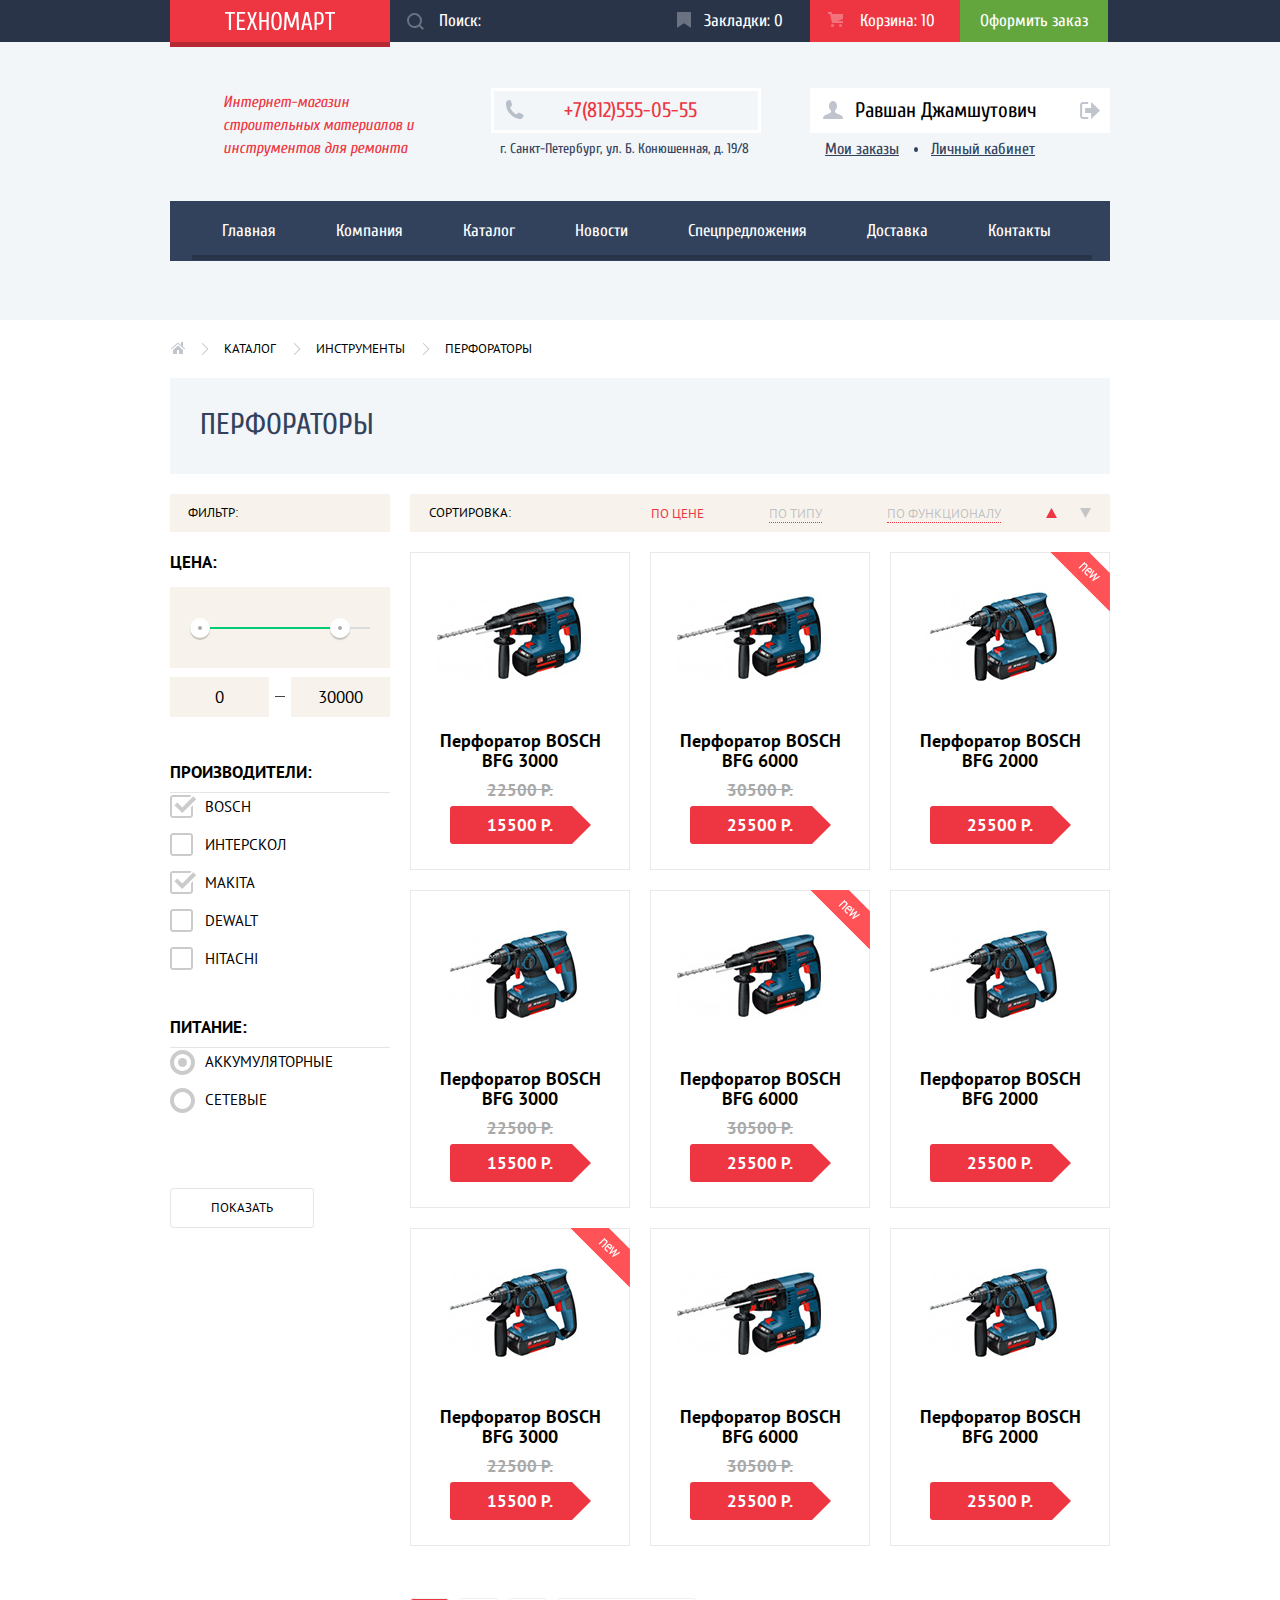
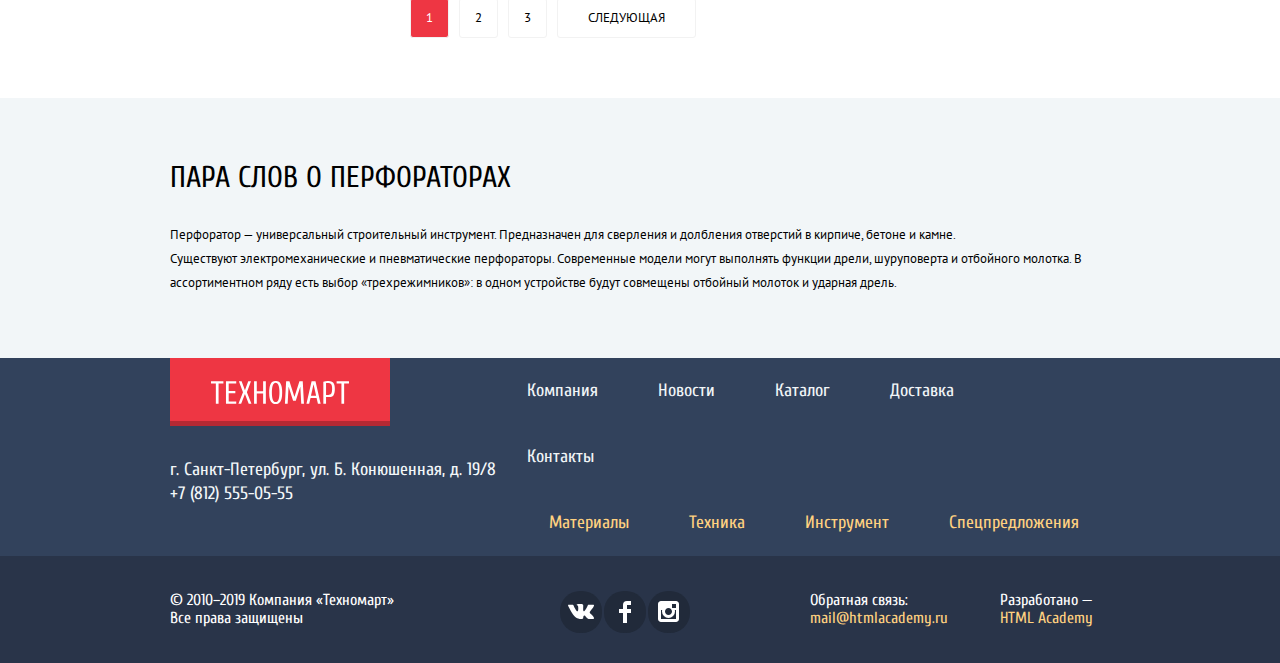
==== catalog.html @ ca548c28 "Update catalog.html" ====
<!DOCTYPE html>
<html lang="ru">
  <head>
    <meta charset="utf-8">
    <title>Техномарт</title>
    <link href="https://fonts.googleapis.com/css?family=PT+Sans:400,700,700i&display=swap&subset=cyrillic" rel="stylesheet">
    <link href="https://fonts.googleapis.com/css?family=Cuprum:400,400i,700,700i&display=swap&subset=cyrillic" rel="stylesheet">
    <link rel="stylesheet" href="css/normalize.css">
    <link rel="stylesheet" href="css/style.css">
  </head>
  <body>
    <header class="main-header">
      <div class="index-header">
        <div class="container">
          <a href="index.html" class="main-header-logo">
            <img src="img/logo.svg" alt="Логотип Техномарт" width="110" height="20">
          </a>
          <div class="menu">
            <form action="https://echo.htmlacademy.ru" method="get">
              <label class="search">
                <input class="header-search" type="search" name="search" aria-label="Поиск" placeholder="Поиск:">
                <svg xmlns="http://www.w3.org/2000/svg" width="17" height="17" viewBox="0 0 17 17">
                  <path fill="#231F20" d="M17 15.586l-3.542-3.542A7.465 7.465 0 0 0 15 7.5 7.5 7.5 0 1 0 7.5 15c1.71 0 3.282-.579 4.544-1.542L15.586 17 17 15.586zM2 7.5C2 4.467 4.467 2 7.5 2 10.532 2 13 4.467 13 7.5c0 3.032-2.468 5.5-5.5 5.5A5.506 5.506 0 0 1 2 7.5z"/>
                </svg>
              </label>
            </form>
            <span class="bookmarks"><a href="bookmarks.html">Закладки: 0</a></span>
            <span class="basket active-cart"><a href="basket.html">Корзина: 10</a></span>
            <span class="checkout"><a href="checkout.html">Оформить заказ</a></span>            
          </div>
        </div>  
      </div>
        <div class="header-down container">
          <div class="header-info">
            <h1 class="about-company-h1">
              Интернет-магазин
                строительных материалов
                и инструментов для ремонта
            </h1>
            <div class="info-contats">
              <span class="phone"><a href="tel:+78125550555">+7(812)555-05-55</a></span>
              <address class="address-small">г. Санкт-Петербург, ул. Б. Конюшенная, д. 19/8</address>
            </div>
            <div class="account">
              <div class="bg-for-name">
                <a href="login.html" class="login">Равшан Джамшутович</a>
                <a href="deauthorization.html" class="deauthorization">
                  <svg xmlns="http://www.w3.org/2000/svg" width="21" height="17" viewBox="0 0 21 17">
                    <g fill="#32425C">
                      <path d="M21 8.5L12.125 0v6h-6v5h6v6z"/>
                      <path d="M3.106 13.952V3.048c.018-.376.171-1.057 1.01-1.057h5.027V0H4.116C1.938 0 1.112 1.81 1.087 3.027v10.946C1.112 15.189 1.938 17 4.116 17h5.027v-1.99H4.116c-.839 0-.992-.683-1.01-1.058z"/>
                    </g>
                  </svg>
                </a>
              </div> 
              <ul>
                <li class="my-orders"><a href="my-orders.html" >Мои заказы</a></li>
                <li class="personal-area"><a href="personal-area.html">Личный кабинет</a></li>
              </ul> 
            </div> 
          </div>
          <nav class="main-nav">
            <ul>
              <li><a href="index.html">Главная</a></li>
              <li><a href="company.html">Компания</a></li>
              <li><a href="catalog.html">Каталог</a></li>
              <li><a href="news.html">Новости</a></li>
              <li><a href="special-offers.html">Спецпредложения</a></li>
              <li><a href="delivery.html">Доставка</a></li>
              <li><a href="contants.html">Контакты</a></li>  
            </ul>
          </nav>
        </div>
    </header>
    <main class="main-main">
      <div class="container">
        <ul class="breadcrumbs">
          <li class="icon-home"><a href="index.html"><span>Главная</span></a></li>
          <li><a href=#>Каталог</a></li>
          <li><a href=#>Инструменты</a></li>
          <li><a class="breadcrumbs-current">Перфораторы</a></li>
        </ul>
        <h2 class="catalog">Перфораторы</h2>
        <div class="catalog-columns">        
          <section class="filter">            
            <h3 class="filter-name">Фильтр:</h3>
            <form action="https://echo.htmlacademy.ru" method="get">
              <fieldset>
                <legend>Цена:</legend>
                <div class="range-controls">
                  <div class="scale">
                    <div class="bar"></div>
                  </div>
                  <div class="range-toggle range-toggle-min"></div>
                  <div class="range-toggle range-toggle-max"></div>
                </div>
                <div class="price-controls">
                  <input type="text" name="min-price" value="0">
                  <input type="text" name="max-price" value="30000">
                </div>
              </fieldset>
              <fieldset>
                <legend>Производители:</legend>
                <ul>
                  <li>
                    <label class="login-checkbox">
                      <input type="checkbox" name="bosch" class="visually-hidden" checked>
                      <span class="checkbox-indicator"></span>
                      Bosch
                    </label>
                  </li>                  
                  <li>
                    <label class="login-checkbox">
                      <input type="checkbox" name="interskoll" class="visually-hidden">
                      <span class="checkbox-indicator"></span>
                      Интерскол
                    </label>
                  </li>
                  <li>
                    <label class="login-checkbox">
                      <input type="checkbox" name="makita" class="visually-hidden" checked> 
                      <span class="checkbox-indicator"></span>
                      Makita
                    </label>
                  </li>
                  <li>
                    <label class="login-checkbox">
                      <input type="checkbox" name="dewalt" class="visually-hidden">
                      <span class="checkbox-indicator"></span>
                      DeWalt
                    </label>
                  </li>
                  <li>
                    <label class="login-checkbox">
                      <input type="checkbox" name="hitachi" class="visually-hidden">
                      <span class="checkbox-indicator"></span>
                      Hitachi
                    </label>
                  </li>
                </ul>
              </fieldset>
              <fieldset>
                <legend>Питание:</legend>
                <ul>
                  <li>
                    <label class="login-radio">
                      <input type="radio" name="product-group" class="visually-hidden radio-button" checked>
                      <span class="radio-indicator"></span>
                      <span class="type-battery">Аккумуляторные</span>
                    </label>
                  </li>
                  <li>
                    <label class="login-radio">
                      <input type="radio" name="product-group" class="visually-hidden radio-button">
                      <span class="radio-indicator"></span>
                      <span class="type-battery">Сетевые</span>
                    </label>
                  </li>
                </ul> 
              </fieldset>
              <button type="submit">Показать</button>
            </form>            
          </section>
          <section class="main-catalog-items">
            <h2 class="visually-hidden">Каталог товаров</h2>            
            <div class="bg-sorting">
              <h3>Сортировка:</h3>
              <ul class="sorting-items">
                <li class="candlelight-true"><a href=#>По цене</a></li>
                <li><a href=#>По типу</a></li>
                <li><a href=#>По функционалу</a></li>
              </ul>
              <ul class="sorting-items-price"> 
                <li class="sorting-items-price-active">
                  <a href="#">
                    <svg  xmlns="http://www.w3.org/2000/svg" width="11" height="10" viewBox="0 0 11 10">
                      <path fill="#231F20" d="M5.5 0L0 10h11z"></path>
                    </svg>                    
                  </a>
                </li>
                <li>
                  <a href="#">
                    <svg xmlns="http://www.w3.org/2000/svg" width="11" height="10" viewBox="0 0 11 10">
                      <path fill="#231F20" d="M5.5 10L0 0h11"></path>
                    </svg>
                  </a>
                </li>   
              </ul>
            </div>
            <ul class="catalog-items">
              <li class="catalog-item">
                <p class="catalog-item-image">
                  <img src="img/product-3.jpg" alt="Перфоратор BOSCH BFG 3000" width="218" height="170">              
                </p>
                <h3 class="catalog-item-title">Перфоратор BOSCH BFG 3000</h3>
                <p class="catalog-item-price">
                  <span class="del-price">22500 Р.</span>
                  <span class="stock-item">15500 Р.</span>
                </p>
                <div class="buy-in-cart">
                  <span class="buy"><a class="buy-in-cart-modal" href="buy.html">Купить</a></span>
                  <span class="in-cart"><a href="basket.html">В закладки</a></span>
                </div>              
              </li>
              <li class="catalog-item">
                <p class="catalog-item-image">
                  <img src="img/product-3.jpg" alt="Перфоратор BOSCH BFG 6000" width="218" height="170">              
                </p>
                <h3 class="catalog-item-title">Перфоратор BOSCH BFG 6000</h3>
                <p class="catalog-item-price">
                  <span class="del-price">30500 Р.</span>
                  <span class="stock-item">25500 Р.</span>
                </p>
                <div class="buy-in-cart">
                  <span class="buy"><a class="buy-in-cart-modal" href="buy.html">Купить</a></span>
                  <span class="in-cart"><a href="basket.html">В закладки</a></span>
                </div>
              </li>
              <li class="catalog-item new">
                <p class="catalog-item-image">
                  <a href="catalog-item.html">
                    <img src="img/product-4.jpg" alt="Перфоратор BOSCH BFG 2000" width="218" height="170">              
                  </a>
                </p>

                <h3 class="catalog-item-title">Перфоратор BOSCH BFG 2000</h3>
                <p class="catalog-item-price">
                  <span class="stock-item">25500 Р.</span>
                </p>                
                <div class="buy-in-cart">
                  <span class="buy"><a class="buy-in-cart-modal" href="buy.html">Купить</a></span>
                  <span class="in-cart"><a href="basket.html">В закладки</a></span>
                </div>  
              </li>
              <li class="catalog-item">
                <p class="catalog-item-image">
                  <img src="img/product-2.jpg" alt="Перфоратор BOSCH BFG 3000" width="218" height="170">              
                </p>
                <h3 class="catalog-item-title">Перфоратор BOSCH BFG 3000</h3>
                <p class="catalog-item-price">
                  <span class="del-price">22500 Р.</span>
                  <span class="stock-item">15500 Р.</span>
                </p>
                <div class="buy-in-cart">
                  <span class="buy"><a class="buy-in-cart-modal" href="buy.html">Купить</a></span>
                  <span class="in-cart"><a href="basket.html">В закладки</a></span>
                </div>
              </li>
              <li class="catalog-item new">
                <p class="catalog-item-image">
                  <a href="catalog-item.html">
                    <img src="img/product-3.jpg" alt="Перфоратор BOSCH BFG 6000" width="218" height="170">              
                  </a>
                </p>
                <h3 class="catalog-item-title">Перфоратор BOSCH BFG 6000</h3>
                <p class="catalog-item-price">
                  <span class="del-price">30500 Р.</span>
                  <span class="stock-item">25500 Р.</span>
                </p>
                <div class="buy-in-cart">
                  <span class="buy"><a class="buy-in-cart-modal" href="buy.html">Купить</a></span>
                  <span class="in-cart"><a href="basket.html">В закладки</a></span>
                </div>
              </li>
              <li class="catalog-item">
                <p class="catalog-item-image">
                  <a href="catalog-item.html">
                    <img src="img/product-4.jpg" alt="Перфоратор BOSCH BFG 2000" width="218" height="170">              
                  </a>
                </p>
                <h3 class="catalog-item-title">Перфоратор BOSCH BFG 2000</h3>
                <p class="catalog-item-price">
                  <span class="stock-item">25500 Р.</span>
                </p>
                <div class="buy-in-cart">
                  <span class="buy"><a class="buy-in-cart-modal" href="buy.html">Купить</a></span>
                  <span class="in-cart"><a href="basket.html">В закладки</a></span>
                </div>
              </li>
              <li class="catalog-item new">
                <p class="catalog-item-image">
                  <a href="catalog-item.html">
                    <img src="img/product-2.jpg" alt="Перфоратор BOSCH BFG 3000" width="218" height="170">              
                  </a>
                </p>
                <h3 class="catalog-item-title">Перфоратор BOSCH BFG 3000</h3>
                <p class="catalog-item-price">
                  <span class="del-price">22500 Р.</span>
                  <span class="stock-item">15500 Р.</span>
                </p>
                <div class="buy-in-cart">
                  <span class="buy"><a class="buy-in-cart-modal" href="buy.html">Купить</a></span>
                  <span class="in-cart"><a href="basket.html">В закладки</a></span>
                </div>
              </li>
              <li class="catalog-item">
                <p class="catalog-item-image">
                  <a href="catalog-item.html">
                    <img src="img/product-3.jpg" alt="Перфоратор BOSCH BFG 6000" width="218" height="170">              
                  </a>
                </p>
                <h3 class="catalog-item-title">Перфоратор BOSCH BFG 6000</h3>
                <p class="catalog-item-price">
                  <span class="del-price">30500 Р.</span>
                  <span class="stock-item">25500 Р.</span>
                </p>
                <div class="buy-in-cart">
                  <span class="buy"><a class="buy-in-cart-modal" href="buy.html">Купить</a></span>
                  <span class="in-cart"><a href="basket.html">В закладки</a></span>
                </div>
              </li>
              <li class="catalog-item">
                <p class="catalog-item-image">
                  <a href="catalog-item.html">
                    <img src="img/product-4.jpg" alt="Перфоратор BOSCH BFG 2000" width="218" height="170">              
                  </a>
                </p>
                <h3 class="catalog-item-title">Перфоратор BOSCH BFG 2000</h3>
                <p class="catalog-item-price">
                  <span class="stock-item">25500 Р.</span>
                </p>
                <div class="buy-in-cart">
                  <span class="buy"><a class="buy-in-cart-modal" href="buy.html">Купить</a></span>
                  <span class="in-cart"><a href="basket.html">В закладки</a></span>
                </div>
              </li>
            </ul>
            <ul class="pagination-list">
              <li class="pagination-item pagination-item-current"><a>1</a></li>
              <li class="pagination-item"><a href="#">2</a></li>
              <li class="pagination-item"><a href="#">3</a></li>
              <li class="pagination-item"><a href="#">Следующая</a></li>
            </ul>         
          </section> 
        </div>
      </div> 
      <article class="about-perforators">
        <div class="container">
          <h2>Пара слов о Перфораторах</h2>
          <p>Перфоратор — универсальный строительный инструмент. 
            Предназначен для сверления и долбления отверстий в кирпиче, бетоне и камне.<br>
            Существуют электромеханические и пневматические перфораторы. 
            Современные модели могут выполнять функции дрели, шуруповерта и отбойного молотка. 
            В ассортиментном ряду есть выбор «трехрежимников»: 
            в одном устройстве будут совмещены отбойный молоток и ударная дрель.
          </p>
        </div>
      </article>
    </main>                                                                                                   
    <footer class="main-footer">
      <div class="top-footer">
        <div class="container">
          <div class="contants-info">  
            <a href="index.html" class="footer-logo">
              <img src="img/logo.svg" width="138" height="23" alt="Логотип Техномарт">
            </a>
            <div class="footer-info-contats">
              <address>г. Санкт-Петербург, ул. Б. Конюшенная, д. 19/8</address>
              <span><a href="tel:+78125550555">+7 (812) 555-05-55</a></span>                  
            </div>
            </div>
          <div class="footer-nav">
            <ul class="footer-nav-top">
              <li><a href="company.html">Компания</a></li>
              <li><a href="news.html">Новости</a></li> 
              <li><a>Каталог</a></li>
              <li><a href="delivery.html">Доставка</a></li>
              <li><a href="contants.html">Контакты</a></li>
            </ul>
            <ul class="footer-nav-bottom">
              <li><a href="catalog-material.html">Материалы</a></li> 
              <li><a href="catalog-equipment.html">Техника</a></li>
              <li><a href="catalog-tool.html">Инструмент</a></li>
              <li><a href="special-offers.html">Спецпредложения</a></li>
            </ul>
          </div>
        </div>  
      </div>
        <div class="footer-down">
          <div class="container">          
            <div class="company-yer" >
              <span>© 2010–2019 Компания «Техномарт»</span>
              <span>Все права защищены</span>            
            </div>
            <ul class="footer-social">
              <li><a class="social-button social-button-vk" href="vk.com"><span class="visually-hidden">Вконтакте</span></a></li>
              <li><a class="social-button social-button-fb" href="facebook.com"><span class="visually-hidden">Фейсбук</span></a></li>
              <li><a class="social-button social-button-insta" href="instagram.com"><span class="visually-hidden">Инстаграм</span></a></li>
            </ul>
            <div class="footer-connection">
              <span>Обратная связь:</span>
              <a href="mail@htmlacademy.ru">mail@htmlacademy.ru</a>            
            </div>
            <div class="footer-copyright">
              <span>Разработано —</span>
              <a href="https://htmlacademy.ru/intensive/htmlcss">HTML Academy</a>
            </div>
          </div>
        </div>   
    </footer>
    <div class="modal menu-item-added-to-cart">
      <div class="container-modal">
        <span class="item-added-to-cart">Товар добавлен в корзину!</span>
      </div>
      <div class="bg-button">
        <a href="Checkout.html">Оформить заказ</a>
        <button type="button" class="continue-shopping">Продолжить покупки</button>
      </div>
      <button type="button" class="leave" aria-label="Закрыть"><span class="visually-hidden">Закрыть форму</span></button>
    </div>
    <script src="js/script.js"></script>
  </body>        
</html>
---- css/style.css ----
body {
    font-family: "Cuprum", Arial, sans-serif;
    font-size: 17px;
    line-height: 18px;
    font-weight: 400;
    color: #fff;

    background-color: #fff;
  }
  html { 
    -webkit-box-sizing: border-box; 
            box-sizing: border-box; 
  }
  a {
    text-decoration: none;
  } 
  img {
    max-width: 100%;
    height: auto;
  }
  .visually-hidden:not(:focus):not(:active),
  input[type="checkbox"].visually-hidden,
  input[type="radio"].visually-hidden {
    position: absolute;

    width: 1px;
    height: 1px;
    margin: -1px;
    border: 0;
    padding: 0;

    white-space: nowrap;

    -webkit-clip-path: inset(100%);

            clip-path: inset(100%);
    clip: rect(0 0 0 0);
    overflow: hidden;
  }
  .container {
    width: 940px;
    margin: 0 auto;
    padding: 0 10px; 
  }
  .index-header {
    background-color: #293449;
  }
  .main-header {
    margin-top: 0;
    background-color: #f2f6f8;  
    min-height: 320px;
  }  
  .index-header .container {
    display: -webkit-box;
    display: -ms-flexbox;
    display: flex;
    min-height: 42px;
    margin-bottom: 46px; 
  }
  .logo {
    background-color: #ee3643;
    text-align: center;
  }
  .logo:hover {
    background-color: #ca2c37;
  }
  .logo:focus {
    background-color: #ca2c37;  
  }
  .logo:active {
    background-color: #ba2732;
  }
  .search {
    position: relative;
  }
  .search svg {
    position: absolute;
    opacity: 0.3;
    top: 2px;
    left: 17px;
  }
  .search path {
    fill: #fff;
  }
  .search:hover {
    background-color: #212a3a;
    opacity: 1;
  }
  /* Сверху костыль) */
  .header-search {
    padding: 0;
    border: none;
    background-color: #293449;
    color: #fff;
    width: 270px;
    min-height: 42px;
    padding-left: 49px;
    -webkit-box-sizing: border-box;
            box-sizing: border-box;
  }
  .header-search::-webkit-input-placeholder {
    color: #fff;
  }
  .header-search:-ms-input-placeholder { 
    color: #fff; 
  }
  .header-search::-ms-input-placeholder { 
    color: #fff; 
  }
  .header-search::placeholder {
    color: #fff;
  } 
  .header-search:hover + svg path {
    fill: #fff;
  }
  .search:hover + svg {
    opacity: 1;
  }
  .header-search:focus + svg path {
    fill: #ee3643;
  }
  .header-search:focus + svg {
  opacity: 1;
    }
  .header-search:hover {
    background-color: #212a3a;
  }
  .header-search:focus {
    background-color: #fff;
    color: #000;
    border: none;
  }
  .main-header a {
    color: #fff;  
  }
  .main-header-logo {
    display: -webkit-box;
    display: -ms-flexbox;
    display: flex;
    width: 220px;
    height: 42px;

    background-color: #ee3643;
    -webkit-box-shadow: 0 5px 0 0 #b52933;
            box-shadow: 0 5px 0 0 #b52933;    
  }
  .main-header-logo:hover {
    background-color: #ca2c37; 
    box-shadow: 0 5px 0 0 #9a212a;    
  }
  .main-header-logo:active,
  .main-header-logo:focus  {
    background-color: #ba2732; 
    box-shadow: 0 5px 0 0 #8e1e26;
  }
  .main-header img {
    margin: auto;
    width: 110px;
    height: 20px;
  }
  .bookmarks {
    width: 150px;
  }
  .bookmarks a {  
    position: relative;

    display: block;
    padding-left: 44px; 
    padding-top: 12px;
    padding-bottom: 12px;
  }  
  .bookmarks a::before {
    content: "";

    position: absolute;
    top: 12px;
    left: 17px;

    width: 14px;
    height: 16px;    

    background-image: url("../img/icon-bookmark.svg");
    opacity: 0.3;
  }
  .bookmarks a:hover {
    background-color: #212a3a;
  }
  .bookmarks a:hover::before {
    opacity: 1;
  }
  .bookmarks a:focus {
    background-color: #161d29;
    color: rgba(255, 255, 255, 0.6);
  }
  .bookmarks a:focus::before {
    opacity: 0.5;
  }
  .bookmarks a:active {
    background-color: #161d29;
  }
  .basket {
    width: 150px;
  }
  .basket a {
    position: relative;

    display: block;
    padding-left: 50px; 
    padding-top: 12px;
    padding-bottom: 12px;
  }
  .basket a::before {
    content: "";

    position: absolute;
    top: 12px;
    left: 18px;

    width: 15px;
    height: 15px;    

    background-image: url("../img/cart-icon.svg");
    opacity: 0.3;
  }
  .basket a:hover {
    background-color: #212a3a;
  }
  .basket a:hover::before {
    opacity: 1;
  }
  .basket a:focus {
    background-color: #161d29;
    color: rgba(255, 255, 255, 0.6);
  }
  .basket a:focus::before {
    opacity: 0.5;
  }
  .active-cart {
    background-color: #ee3643;
  }
  .active-cart a:hover {
    background-color: #ee3643;
  }
  .checkout a {
    display: block;
    padding: 12px 20px;

    background-color: #63a63e;
  }
  .checkout a:hover {
    background-color: #5fbb2d;
  }
  .checkout a:focus {
    background-color: #518534;
    color: rgba(255, 255, 255, 0.5);
  }
  .header-info {
    display: -webkit-box;
    display: -ms-flexbox;
    display: flex;     
    width: 940px;
    min-height: 70px;   
  }
  .about-company-h1 {
    width: 198px;
    /* min-height: 70px;   */
    margin: 0;
    margin-right: 70px; 
    margin-top: 3px;
    padding-left: 53px;
      
    font-weight: 400;
    color: #ee3643;
    font-style: italic;
    font-size: 16px;
    line-height: 23px;
  }   
  .phone {
    padding-top: 9px;
    padding-bottom: 9px;
    /* padding-right: 50px; */
    padding-left: 70px;
    border: 3px solid #fff;
    display: block;
    /*  */
  }
  .phone a {
    font-size: 21px; 
    color: #ee3643;
    line-height: 21px;
    position: relative;
  }
  .phone a::before {
    content: "";
    background-image: url("../img/icon-phone.svg");
    width: 19px;
    height: 19px;
    position: absolute;
    left: -59px;
  }
  .address-small {
    padding-left: 9px;
    margin-top: 4px;

    font-style: normal;
    font-size: 14px;
    line-height: 24px;
    color: #32425c;
  }
  .info-contats {
    width: 270px;
  }
  .account {
    position: relative;

    margin-left: auto;
  }
  .bg-for-name {
    display: flex;
    justify-content: space-between;     
    width: 300px;     
    
    background-color: #fff;  
  }
  .header-down .login {
    position: relative;

    display: block;
    max-width: 220px;
    padding-top: 12px;
    padding-bottom: 12px;   
    padding-left: 45px;    
    padding-right: 14px;

    font-size: 21px;
    line-height: 21px;
    color: #000;
  }
  .header-down .login::before {
    content: "";

    position: absolute;
    top: 13px;
    left: 13px;

    width: 20px;
    height: 18px;    

    background-image: url("../img/icon-user.svg");
    opacity: 0.3;
  }
  .header-down .login:hover::before {
    opacity: 1;
  }
  .header-down .login:focus::before {
    opacity: 0.3;
  }
  .account .deauthorization {
    position: relative;

    width: 40px;

    opacity: 0.3;
  }
  .deauthorization svg {
    position: absolute;
    top: 14px;
    right: 10px;
  }
  .deauthorization:hover {
    opacity: 1;
  }
  .deauthorization:focus {
    opacity: 0.3;
  }
  .account ul {
    display: -webkit-box;
    display: -ms-flexbox;
    display: flex;
    margin: 0;
    padding: 0;
    padding-top: 7px;
  }
  .my-orders a {
    position: relative;

    margin-left: 15px;
    margin-right: 32px;

    font-size: 16px;
    text-decoration: underline;
    color: #32425c;
  } 
  .my-orders::after {
    content: "";

    position: absolute;
    top: 7px;
    right: 13px;

    width: 4px;
    height: 5px;    

    background-color: #32425c;
    border-radius: 50%;
  }
  .my-orders a:hover {
    color: #ee3643;
  } 
  .my-orders a:focus {
    color: rgba(50, 66, 92, 0.3);
  } 
  .personal-area a {
    color: #32425c;
    font-size: 16px;
    text-decoration: underline;
  } 
  .personal-area a:hover {
    color: #ee3643;
  } 
  .personal-area a:focus {
    color: rgba(50, 66, 92, 0.3);
  } 
  .header-down li {
    list-style: none;
    position: relative;
  }
  .join-reg a {
    font-size: 21px;
    color: #000;
    background-color: #fff;
  }
  .join a {
    margin-right: 10px;
    display: block;
    padding-left: 47px;
    padding-top: 12px;
    padding-bottom: 12px;
    padding-right: 25px;
    line-height: 21px;
  }
  .button-join::before {
    content: "";

    position: absolute;
    left: 14px;
    top: 13px;

    width: 20px;
    height: 17px;

    opacity: 0.3;    
    background-image: url("../img/icon-login.svg");
  }
  .button-join:hover::before {
    opacity: 1;
  }
  .button-join:focus,
  .button-join:active {
    color: #c5c5c5;
  }
  .register {
    max-width: 150px;
  }
  .register a {
    display: block; 
    padding-left: 25px;
    padding-top: 12px;
    padding-bottom: 12px;
    padding-right: 25px; 
    line-height: 21px;  
  }
  .register a:focus,
  .register a:active {
    color: #c5c5c5;
  }
  .join-reg {    
    display: -webkit-box;    
    display: -ms-flexbox;    
    display: flex;
    max-width: 300px;
    min-height: 45px; 
    padding: 0;
    margin: 0;
    margin-left: auto;  
  }
  .join-reg a:hover {
    color: #ee3643;
  }
  .main-nav {
    min-height: 60px;  
    padding-left: 22px;
    padding-right: 22px;
    margin-top: 40px;  

    background-color: #32425c;
  }
  .main-nav ul {
    margin: 0;
    padding: 0;
    display: -webkit-box;
    display: -ms-flexbox;
    display: flex;
    -ms-flex-wrap: wrap;
        flex-wrap: wrap;
    background-color: #32425c;
    -webkit-box-shadow: inset 0px -5px 0 0 #293449;
            box-shadow: inset 0px -5px 0 0 #293449;

    width: 900px;

  }
  .main-nav li:first-child::before {
    background-color: red;
    width: 11px;
    margin-left: -11px;
  }
  .main-nav a {
    display: block;
    padding: 21px 30px;

    line-height: 17px;
  }
  .main-nav a:hover {
    background-color:#293449;
  }
  .main-nav a:focus {
    background-color:#1d2739;
  }
  .card {
    position: relative;

    width: 300px;
    height: 123px; 
  }
  .card span {
    display: block;
    margin-left: 23px;
    margin-top: 20px;
        
    font-weight: bold;
    font-size: 24px;
    line-height: 30px;
  }
  .materials::before {
    content: "";

    position: absolute;
    right: 43px;
    top: 31px;

    width: 44px;
    height: 65px;

    background-image: url("../img/icon-1.svg");
  }
  .instruments::before {
    content: "";

    position: absolute;
    right: 28px;
    top: 33px;

    width: 75px;
    height: 61px;

    background-image: url("../img/icon-2.svg");
  }
  .equipment::before {
    content: "";

    position: absolute;
    right: 31px;
    top: 31px;

    width: 78px;
    height: 62px;

    background-image: url("../img/icon-3.svg");
  }
  .discount::before {
    content: "";

    position: absolute;
    right: 45px;
    top: 26px;

    width: 59px;
    height: 72px;

    background-image: url("../img/icon-4.svg");
  }
  .delivery::before {
    content: "";

    position: absolute;
    right: 31px;
    top: 32px;

    width: 78px;
    height: 63px;

    background-image: url("../img/icon-5.svg");
  }
  .card a {
    display: inline-block;
    width: 135px;  
    padding: 10px 0;
    margin-top: 13px;
    margin-left: 25px;

    vertical-align: middle;
    font-weight: 400;
    font-size: 14px;
    text-transform: uppercase;
    text-align: center;
    color: #fff;

    background-color: rgba(0, 0, 0, 0.1); 
    border-radius: 3px;
  }
  .card a:hover {
    background-color: rgba(0, 0, 0, 0.2);
  }
  .card a:focus {
    background-color: rgba(0, 0, 0, 0.3);
  }
  .materials {
    background-color: #ffbf47;
  }
  .instruments {
    background-color: #3bbce3;
  }
  .equipment {
    background-color: #dc91d8;
  }
  .slider {
    position: relative;
    width: 620px;
    margin-top: 20px;  
    min-height: 266px; 
  }
  .slider-controls {
    margin: 0;
    padding: 0;
  }
  .slider-controls li {
    position: absolute;
    bottom: 36px;

    width: 10px;
    height: 10px;

    list-style: none;
  }
  .slider-control {
    position: relative;

    display: block;
    width: 10px;
    height: 10px;
    padding: 0;
    margin: 0;

    border: none;
    background-color: transparent;  
  }
  .first-slider-control {
    left: 295px;
  }
  .second-slider-control {
    left: 315px;
  }
  .slider-controls .slider-control::before {
    content: "";

    position: absolute;
    top: 0;
    left: 0;

    width: 6px;
    height: 6px;

    background: #fff;
    border-radius: 50%;
    border: 2px solid #fff;
  }
  .slider-control-active::after {
    content: "";

    position: absolute;
    top: 2px;
    left: 2px;

    width: 6px;
    height: 6px;

    background: #ee3643;
    border-radius: 60%;
  }
  .icon-left {
    position: absolute;
    left: 25px;
    top: 114px;

    width: 22px;
    height: 40px;

    background: none;
    border: none;
    background-image: url("../img/icon-left.svg");
  }
  .icon-right {
    position: absolute;
    right: 20px;
    top: 114px;

    width: 22px;
    height: 40px;

    background: none;
    border: none;
    background-image: url("../img/icon-right.svg");
  }
  .slider-1 {
    background-color: #1a0f0d;
    background-image: url("../img/slider1.jpg");
    background-repeat: no-repeat;
    width: 620px;
    min-height: 266px;
    display: none;
  }
  .slider-2 {
    width: 620px;
    height: 266px;
    margin-top: 20px;

    background-color: #1a0f0d;
    background-image: url("../img/slider.jpg");
    background-repeat: no-repeat;
  }
  .slider span {
    display: block;
    margin-left: 24px;
    margin-top: 23px;

    font-size: 36px;
    line-height: 36px;
    font-weight: bold;
    text-transform: uppercase; 
  }
  .slider p {
    margin: 0;
    margin-top: 2px;
    margin-left: 25px;    

    font-size: 18px;
    line-height: 24px;
  }
  .slider a {
    position: absolute;
    bottom: 22px;
    left: 25px;

    padding-top: 10px;
    padding-bottom: 10px;
    padding-right: 45px;
    padding-left: 49px;

    font-size: 14px;
    line-height: 18px;
    color: #fff;
    text-transform: uppercase; 

    background-color: #ee3643;
    border-radius: 3px;
  }
  .slider a:hover {
    background-color: #ca2c37;
  }
  .slider a:focus {
    background-color: #ba2732; 
  }
  .discount {
    background-color: #8ed78f;
  }
  .delivery {
    background-color: #ffc047;
  }
  .buy a {
    position: relative;

    display: inline-block;  
    padding-top: 10px;
    padding-bottom: 10px;
    padding-left: 50px;
    padding-right: 45px;

    font-size: 14px; 
    line-height: 18px;
    color: #fff;
    vertical-align: middle;

    background-color: #63a63e;
    border-radius: 3px;
    -webkit-box-shadow: inset 0px -3px 0 0 #367315;
            box-shadow: inset 0px -3px 0 0 #367315;
  }
  .buy a::before {
    content: "";
    width: 15px;
    height: 15px;
    position: absolute;
    top: 12px;
    left: 11px;
    opacity: 0.3;

    background-image: url("../img/cart-icon.svg");
  }
  .buy a:hover {
    background-color: #5fbb2d;
  }
  .buy a:hover::before {
    opacity: 1; 
  }
  .buy a:focus {
    background-color: #518534;
  }
  .buy a:focus::before {
    opacity: 1; 
  }
  .in-cart a {  
    position: relative;
    
    display: inline-block;
    padding-top: 7px;
    padding-bottom: 7px;
    padding-left: 34px;
    padding-right: 30px;
    margin-top: 7px;

    vertical-align: middle;
    font-size: 14px; 
    line-height: 18px;
    color: #32425c;

    border: 3px solid #63a63e;
    border-radius: 3px;
  }
  .in-cart a:hover {
    border: 3px solid #32425c;
  }
  .in-cart a:focus {
    border: 3px solid #32425c;
    opacity: 0.3;
  }
  .catalog-item:hover .catalog-item-image {
    background-color: #fff;
    width: 218px;
    height: 170px;
  }
  .catalog-item:hover {
    -webkit-box-shadow: 0px 10px 25px 0 rgba(41, 52, 73, 0.5);
            box-shadow: 0px 10px 25px 0 rgba(41, 52, 73, 0.5);
  }
  .popular-manufacturers h2 {
    margin: 0;
    padding-left: 30px;

    font-size: 30px;
    line-height: 30px;
    font-weight: 400;
    text-transform: uppercase;  
    color: #32425c;
  }
  .popular-items .container {
    width: 940px;
    margin-bottom: 0;

    /* Временно для сетки */    
    min-height: 427px;       
  }
  .popular-items h2 {
    margin: 0;
    margin-left: 30px;

    font-size: 30px;
    line-height: 30px;
    font-weight: 400;
    text-transform: uppercase; 
    color: #32425c;
  }
  .bg-popular-items a {
    width: 253px;
    margin-left: auto;
    margin-right: 25px;
    padding: 10px 0;

    font-size: 14px;
    text-transform: uppercase;
    text-align: center;
    color: #fff;

    background-color: #ee3643;
    border-radius: 3px;
  }
  .bg-popular-items a:hover {
    background-color: #ca2c37;
  }
  .bg-popular-itemsr a:focus {
    background-color: #ba2732; 
  }
  .bg-popular-items {    
    display: -webkit-box;    
    display: -ms-flexbox;    
    display: flex;
    width: 940px;
    padding: 25px 0;
    margin-bottom: 20px;

    -webkit-box-align: center;

        -ms-flex-align: center;

            align-items: center;

    background-color: #f9f5f0;
  }
  .mini-catalog-item {
    display: -webkit-box;
    display: -ms-flexbox;
    display: flex;
    -ms-flex-wrap: wrap;
        flex-wrap: wrap;  
    width: 940px;
    min-height: 320px;    
    margin: 0;
    padding: 0;

    list-style: none;
  }
  .catalog-item-image {
    height: 170px; 
    margin: 0;
  }
  .catalog-item h3 {
    padding: 0 25px;
    margin: 0;
    margin-top: 8px;

    font-family: "PT Sans", Arial, sans-serif;
    font-weight: bold;
    font-size:  18px;
    line-height: 20px;
    color: #000;
  }
  .catalog-item-price {
    margin: 0;
    display: -webkit-box;
    display: -ms-flexbox;
    display: flex;
    -webkit-box-orient: vertical;
    -webkit-box-direction: normal;
        -ms-flex-direction: column;
            flex-direction: column;
    height: 100px;
  }
  .del-price {
    margin-top: 10px;

    font-family: "PT sans", Arial, sans-serif;    
    line-height: 18px;
    font-size: 17px;
    font-weight: bold;
    text-decoration: line-through;
    color: #a9a9a9;
  }  
  .stock-item {    
    position: relative;

    width: 80px;    
    padding: 10px 30px;
    margin-left: auto;
    margin-right: auto;
    margin-top: auto;    
    margin-bottom: 25px;


    font-family: "PT sans", Arial, sans-serif;    
    font-weight: bold;   
    text-align: center;
    color: #fff;

    background-color: #ee3643;    
    border-radius: 3px;
  }
  .stock-item:after {
    content: "";
    
    position: absolute;
    top: 0;
    right: -20px;
    
    width: 0;
    height: 0;
    
    border: 19.5px solid white;
    border-left-color: #ee3643;
  }
  .mini-catalog-manufactures li {
    margin-bottom: 20px;  

    border: 1px solid #eaeaea;
  }
  .mini-catalog-manufactures {
    display: -webkit-box;
    display: -ms-flexbox;
    display: flex;    
    width: 940px;    
    min-height: 310px; 
    -ms-flex-wrap: wrap; 
        flex-wrap: wrap;    
    -webkit-box-pack: justify;    
        -ms-flex-pack: justify;    
            justify-content: space-between;    
    margin: 0;
    padding: 0;

    list-style: none;
  }
  .popular-manufacturers .container {
    min-height: 420px;       
    margin-bottom: 85px;     
  }  
  .mini-catalog-manufactures a {
    display: inline-block;
    width: 220px;
    height: 145px;    
    
    vertical-align: middle;
  }
  .mini-catalog-manufactures img {
    position: relative;
    left: 50%;
    top: 50%;
    -webkit-transform: translateX(-50%) translateY(-50%);
    -ms-transform: translateX(-50%) translateY(-50%);
        transform: translateX(-50%) translateY(-50%);
  }
  .mini-catalog-manufactures a:hover  {
    -webkit-box-shadow: 0 10px 25px rgba(41, 52, 73, 0.5);
            box-shadow: 0 10px 25px rgba(41, 52, 73, 0.5);
  }
  .mini-catalog-manufactures a:focus  {
    opacity: 0.3;
    -webkit-box-shadow: 0 4px 10px rgba(41, 52, 73, 0.5);
            box-shadow: 0 4px 10px rgba(41, 52, 73, 0.5);
  }  
  .mini-catalog-manufactures li:nth-child(n+5) {
    margin-bottom: 0   
  }
  .catalog-service {
    background-color: #f5f8fa;
    margin-bottom: 75px; 
    padding-top: 1px;

  /* Временно для сетки */    
    min-height: 525px;   
  }
  .catalog-service h2 {
    margin: 0;
    margin-top: 65px;
    margin-bottom: 40px;
    padding-top: 1px;

    font-family: "Cuprum", Arial, sans-serif;
    font-size: 30px;
    line-height: 30px;
    font-weight: 400;
    text-transform: uppercase;
    color: #000;
  }
  .catalog-service p {
    max-width: 400px;
    margin: 0;
    margin-bottom: 65px;

    font-family: "PT Sans", Arial, sans-serif;  
    font-size: 13px;
    line-height: 24px;
    color: #000;
  }
  .information {
    display: -webkit-box;
    display: -ms-flexbox;
    display: flex;
  }
  .information p {
    margin-bottom: 25px;
  }
  .catalog-service ul {
    position: relative;

    width: 240px;
    min-height: 185px;
    margin: 0;
    margin-right: 80px;    
    padding: 0;
  }
  .catalog-service ul::after {  
    content: "";

    position: absolute;
    top: -46px;
    left: 230px;
    z-index: 10000;

    width: 10px;
    height: 279px;

    background-image: url("../img/shadow.png");
  }
  .catalog-service button[type="button"] {
    display: block;
    width: 240px;    
    margin: 0;
    padding: 11px 0 15px 23px;

    font-family: "Cuprum", Arial, sans-serif;
    font-size: 21px;
    line-height: 30px; 
    font-weight: bold;    
    text-align: left;
    color: #fff;

    background-color: #32425c;
    border: none;
    border-top: 1px solid #405069;
    border-bottom: 1px solid #293449;
  }
  .catalog-service button[type="button"]:hover {
    background-color: #293449;
  }
  .service-delivery {
    position: relative;
  }
  .service-warranty {
    position: relative;
  }
  .service-credit {
    position: relative;
  }
  .service-delivery p {
    max-width: 275px;
  }
  .service-warranty p {
    max-width: 380px;
  }
  .service-credit p {
    max-width: 280px;
  }
  .service-credit a {
    display: inline-block;
    padding: 10px 45px;

    vertical-align: middle;
    font-size: 14px;
    text-transform: uppercase;
    color: #fff;

    background-color: #ff5357;
    border-radius: 3px;
  }
  .service-credit a:hover {
    background-color: #ca2c37;
  }
  .catalog-service li {
    list-style: none;
  }
  .catalog-service h3 {
    margin: 0;
    margin-bottom: 32px;

    font-size: 36px;
    line-height: 36px;
    font-weight: 400;
    text-transform: uppercase; 
    color: #32425c;
  }
  .service-delivery::after {
    content: "";

    position: absolute;
    top: 15px;
    left: 150px;

    width: 468px;
    height: 261px;

    background-image: url("../img/service-delivery.png");
  }
  .service-warranty::after {
    content: "";

    position: absolute;
    top: -15px;
    left: 240px;

    width: 389px;
    height: 283px;

    background-image: url("../img/service-warranty.png");
  }
  .service-credit::after {
    content: "";

    position: absolute;
    top: -10px;
    left: 165px;   

    width: 465px;
    height: 285px;

    background-image: url("../img/service-credit.png");
  }
  .service {
    margin: 0;
    padding: 0;
      
    list-style: none;
  }
  .service-warranty {
    display: none;
  }
  .service-credit {
    display: none;
  }
  .middle-nav {
    margin-top: 60px;
  }
  .middle-nav li {
    list-style: none;
  }
  .middle-nav .container {
    width: 940px;
    display: -webkit-box;
    display: -ms-flexbox;
    display: flex;
    margin-bottom: 53px; 

  /* Временно для сетки */    
    min-height: 410px; 
  }
  .speaker-left {
    display: -webkit-box;
    display: -ms-flexbox;
    display: flex;
    margin-right: 20px;
    width: 620px;
    -ms-flex-wrap: wrap;
        flex-wrap: wrap;
    -webkit-box-pack: justify;
        -ms-flex-pack: justify;
            justify-content: space-between;
    min-height: 410px; 
  }
  .speaker-right {
    display: -webkit-box;
    display: -ms-flexbox;
    display: flex;
    width: 300px;
    -webkit-box-orient: vertical;
    -webkit-box-direction: normal;
        -ms-flex-direction: column;
            flex-direction: column;
    -webkit-box-pack: justify;
        -ms-flex-pack: justify;
            justify-content: space-between;   
    min-height: 410px;     
  }
  .about-company {
    position: relative; 

    display: -webkit-box; 

    display: -ms-flexbox; 

    display: flex;
    -webkit-box-orient: vertical;
    -webkit-box-direction: normal;
        -ms-flex-direction: column;
            flex-direction: column;
    width: 525px;
    min-height: 370px;   

    color: #000;
  }

  .contants-1 {
    display: -webkit-box;
    display: -ms-flexbox;
    display: flex;
    margin-bottom: 86px;
  }
  .about-company h2 {    
    margin: 0;
    margin-bottom: 23px;

    font-family: "Cuprum", Arial, sans-serif;   
    font-size: 30px;
    line-height: 30px;
    font-weight: 400;
    text-transform: uppercase;
    color: #000;
  }

  .about-company p {
    margin: 0;
    margin-bottom: 20px;

    font-size: 13px;
    line-height: 24px;
    font-family: "PT Sans", Arial, sans-serif;
  }
  .about-company p + p {
    max-width: 386px;
  }
  .company-delivery {
    margin: 0;
    padding: 0;
  }
  .company-delivery li {
    font-size: 18px;
    line-height: 20px;
    list-style: none;
    position: relative;
    margin-top: 20px;
    padding-left: 37px;
  }
  .company-delivery li::before {
    content: "";
    position: absolute;
    width: 25px;
    height: 2px;
    background-color: #ee3643;
    left: 0;
    top: 8px;
  }
  .about-company a {
    display: block;
    width: 220px;
    padding: 10px 0;
    margin-top: auto;    

    font-size: 14px;
    text-align: center;  
    text-transform: uppercase; 
    color: #fff;

    background-color: #ee3643; 
    border-radius: 3px;
  }
  .about-company a:hover {
    background-color: #ca2c37;
  }
  .about-company a:focus {
    background-color: #ba2732;
  }
  .contants {    
    margin-left: auto;
    width: 300px;
    min-height: 370px;

    color: #000;
  }
  .contants h2 {
    margin: 0;
    margin-bottom: 23px;

    font-family: "Cuprum", Arial, sans-serif;
    font-size: 30px;
    line-height: 30px;
    font-weight: 400;
    text-transform: uppercase;
  }
  .contants p {
    max-width: 179px;
    margin: 0; 
    margin-bottom: 30px;

    font-family: "PT Sans", Arial, sans-serif;
    font-size: 13px;
    line-height: 24px;   
  }
  .contants button[type="button"] {
    display: block;
    width: 300px;
    min-height: 38px; 
    padding: 10px 60px;
    margin-top: 40px;

    font-family: "Cuprum", Arial, sans-serif;
    font-size: 14px;
    text-transform: uppercase;
    color: #fff;

    background-color: #ee3643;
    border: none;    
    border-radius: 3px;
  }
  .contants button[type="button"]:hover {
    background-color: #ca2c37;
  }
  .contants button[type="button"]:focus {
    background-color: #ba2732;
  }
  .main-footer {
    width: 100%;
    min-height: 300px;   
    margin-left: auto; 
    margin-right: auto;
  }
  .top-footer { 
    display: -webkit-box; 
    display: -ms-flexbox; 
    display: flex;
    width: 100%;   
    min-height: 193px;

    background-color: #32425c;
  }
  .top-footer .container {
    display: -webkit-box;
    display: -ms-flexbox;
    display: flex;      
  }
  .contants-info { 
    margin: 0;
    width: 330px;   
    min-height: 70px;  
  }
  .footer-logo {
    display: -webkit-box;
    display: -ms-flexbox;
    display: flex;    
    width: 220px;
    height: 68px;

    background-color: #ee3643; 
    -webkit-box-shadow: inset 0 -5px 0 0 #b52933; 
            box-shadow: inset 0 -5px 0 0 #b52933;
    /* А сдесь лучше как сделать тенью или border-bottom и т.п. ? */
  }
  .footer-logo:hover {
    background-color: #ca2c37; 
    box-shadow: inset 0 -5px 0 0 #9a212a;
  }
  .footer-logo:active,
  .footer-logo:focus  {
    background-color: #ba2732; 
    box-shadow: 0 5px 0 0 #8e1e26;
  }
  .top-footer img {
    width: 138px;
    height: 23px;
    margin: auto;
  }
  .footer-info-contats {
    margin-top: 32px;
  }
  .top-footer address {
    font-size: 18px;
    line-height: 24px;
    font-style: normal;    
    color:#f3f7f9;
  }
  .footer-nav {
    width: 620px;
    min-height: 193px;     
  }
  .footer-nav-top {
    display: -webkit-box;
    display: -ms-flexbox;
    display: flex;
    -ms-flex-wrap: wrap;
        flex-wrap: wrap;    
    margin: 0;
    padding: 0;
      
    list-style: none;    
  }
  .footer-nav-bottom {
    display: -webkit-box;
    display: -ms-flexbox;
    display: flex;  
    -ms-flex-wrap: wrap;  
        flex-wrap: wrap;  
    margin: 0;
    padding: 0;
      
    list-style: none;    
  }
  .footer-nav li {
    list-style: none;
  }
  .footer-nav a {
    padding: 21px 30px;
    display: block;
  }
  .footer-nav-bottom li:first-child {
    padding-left: 22px;
  }
  .footer-nav-top a {
    line-height: 24px;
    font-size: 18px;
    color: #f1f5f7;
  }
  .footer-nav-top a:hover {
    text-decoration: underline;
  }
  .footer-nav-top a:focus {
    color: rgba(241, 245, 247, 0.5);
  }
  .footer-info-contats a {
    color: #f3f7f9;
    font-size: 18px;
    line-height: 24px;
  }
  .footer-nav-bottom a {
    line-height: 24px;
    font-size: 18px;
    color: #ffd180;
  }
  .footer-nav-bottom a:hover {
    text-decoration: underline;
  }
  .footer-nav-bottom a:focus {
    color: rgba(255, 209, 128, 0.5);
  }
  .footer-down {
    width: 100%;  
    min-height: 107px;   

    background-color: #293449;
  }
  .footer-down .container {
    display: -webkit-box;
    display: -ms-flexbox;
    display: flex;
    padding-top: 35px;
  }
  .company-yer {
    width: 240px;
    margin-right: 150px;    
  }
  .footer-social {    
    display: -webkit-box;    
    display: -ms-flexbox;    
    display: flex;
    -webkit-box-pack: justify;
        -ms-flex-pack: justify;
            justify-content: space-between; 
    width: 130px;
    margin: 0;
    margin-right: 120px;
    padding: 0;
      
    list-style: none;
  }
  .footer-connection {
    width: 140px;   
  }
  .footer-copyright {
    width: 110px;
    margin-left: auto;  
  } 
  .footer-down span {
    color: #fff;
    font-size: 16px;
  }
  .footer-social ul {
    list-style: none;
  }
  .footer-social li {
    width: 42px;
    height: 42px;
    background-color: #212a3a;
    display: -webkit-box;
    display: -ms-flexbox;
    display: flex;  
    border-radius: 20px;     
  }
  .social-button {
    width: 42px;
    height: 42px;
    position: relative;
  }
  .social-button-vk::after {
    content: "";    
    
    position: absolute;
    top: 13px;
    left: 8px;
    
    width: 26px;
    height: 15px;
    
    background-image: url("../img/vk-icon.svg");
  }
  .social-button-fb::after {
    content: "";
    
    position: absolute;
    top: 10px;
    left: 15px;

    width: 12px;
    height: 22px;
    
    background-image: url("../img/fb-icon.svg");
  }  
  .social-button-insta::after {
    content: "";
    
    position: absolute;
    top: 10px;
    left: 10px;

    width: 21px;
    height: 21px;
    
    background-image: url("../img/insta-icon.svg");
  }    
  .footer-connection a {
    color: #ffd180;
    font-size: 16px;
  }
  .footer-connection a:hover {
    text-decoration: underline;
  }
  .footer-connection a:focus {
    color: #ee3643;
    text-decoration: none;
  }
  .footer-social li:hover,
  .footer-social li:focus {
    background-color: #ee3643;
  }
  .footer-copyright a {
    color: #ffd180;
    font-size: 16px;
  }
  .footer-copyright a:hover {
    text-decoration: underline;
  }
  .footer-copyright a:focus {
    color: #ee3643;
    text-decoration: none;
  }
  .header-down .login:focus {
    color: rgba(0, 0, 0, 0.3);
  }
  .breadcrumbs {
    display: -webkit-box;
    display: -ms-flexbox;
    display: flex; 
    min-height: 18px;
    padding: 0;
    margin: 20px 0;

    list-style: none;

    font-size: 13px;
    font-family: "PT Sans", Arial, sans-serif;
  }
  .breadcrumbs li {    
    position: relative;

    padding-right: 40px;
  }
  .breadcrumbs li::after {
    content: "";
    
    position: absolute;
    bottom: 3px;
    right: 15px;

    width: 8px;
    height: 12px;

    background-image: url("../img/icon-right-small.svg");
  }
  .icon-home {
    width: 14px;

    font-size: 0;

    background-image: url("../img/icon-home.svg");
    background-repeat: no-repeat;
    background-position: 0 2px;
  }
  .breadcrumbs li:last-child::after {
    display: none;
  } 
  .breadcrumbs a {
    color: #000;
    text-transform: uppercase;
  }
  .main-main .catalog {
    padding-top: 32px;
    padding-bottom: 34px;
    padding-left: 30px;
    margin: 20px 0;

    text-transform: uppercase;
    font-size: 30px;
    line-height: 30px;
    font-weight: 400;
    color: #32425c;    

    background-color: #f2f6f8;
  }
  .catalog-columns {
    display: -webkit-box;
    display: -ms-flexbox;
    display: flex;
    -webkit-box-pack: justify;
        -ms-flex-pack: justify;
            justify-content: space-between;    
  }  
  .filter {
    width: 220px;
    min-height: 1142px;

    font-family: "PT Sans", Arial, sans-serif;     
    text-transform: uppercase; 
    color: #000;
  }
  .filter-name {
    margin: 0;
    padding: 0;
    padding-top: 10px;
    padding-bottom: 10px;
    padding-left: 18px;

    font-size: 13px;
    font-weight: 400;

    background-color: #f7f3ec;
    } 
  .filter legend {
    line-height: 30px;
    font-size: 17px;
    font-weight: bold;
    padding-top: 15px;
    margin-bottom: 10px;
  }
  .filter fieldset {
    position: relative;
    border: none;
    margin: 0;
    padding: 0;
    margin-bottom: 25px;
  }
  .filter fieldset::before {
    content: "";

    position: absolute;
    top: -5px;

    width: 220px;
    height: 1px;

    background-color: #e5e5e5;
  }
  .filter fieldset:first-child::before {
    display: none;
  }
  .filter label {
    font-size: 15px;
    line-height: 20px;
    padding-top: 2px;
  }
  .range-controls {
    position: relative;

    width: 220px;
    height: 80px;

    background-color: #f7f3ec;
    border-top: 1px solid transparent;
  }
  .scale {
    position: absolute;

    width: 180px;
    height: 2px;
    top: 39px;
    left: 20px;

    background-color: #d7dcde;
  }
  .bar {
    width: 152px;
    height: 2px;

    background-color: #00ca74;
  }
  .range-toggle {
    position: absolute;
    top: 30px;

    width: 4px;
    height: 4px;

    background: #ababab;
    border: 8px solid #ffffff;
    border-radius: 50%;
    -webkit-box-shadow: 0 2px 1px 0 rgba(0, 1, 1, 0.2);
            box-shadow: 0 2px 1px 0 rgba(0, 1, 1, 0.2);    cursor: pointer;
  }
  .range-toggle-min {
    left: 20px;
  }
  .range-toggle-max {
    left: 160px;
  }
  .price-controls input[type="text"] {
    width: 95px;
    height: 38px;
    margin-top: 9px;

    text-align: center;
    line-height: 18px;

    background-color: #f7f3ec;
    border: 0;
  }
  .price-controls {
    position: relative;
    
    display: -webkit-box;
    
    display: -ms-flexbox;
    
    display: flex;
  }
  .price-controls::after {
    content: "";

    position: absolute;
    top: 28px;
    left: 105px;

    width: 10px;
    height: 1px;

    background-color: #444;
  }
  .price-controls input[type="text"]:last-child {
    margin-left: auto;
  }
  .filter ul {
    margin: 0;
    padding: 0;
  }
  .filter li {
    list-style: none;
    margin-top: 15px;
    min-height: 23px;
  }
  .filter li:first-child {
    margin-top: 0
  }
  .login-checkbox {
    position: relative;

    padding-left: 35px;

    cursor: pointer;
  }  
  .login-checkbox input[type="checkbox"] + .checkbox-indicator {
    position: absolute;
    top: 0;
    left: 0;

    width: 23px;
    height: 23px;

    background-image: url("../img/checkbox-off.svg");
    opacity: 0.2;
  }
  .login-checkbox input[type="checkbox"]:checked + .checkbox-indicator {
    position: absolute;
    top: 0;
    left: 0;

    width: 27px;
    height: 23px;

    background-image: url("../img/checkbox-on.svg");
    opacity: 0.2;
  }  
  .login-checkbox input[type="checkbox"] + .checkbox-indicator:hover {
    opacity: 0.3;
  }
  .login-checkbox input[type="checkbox"]:checked + .checkbox-indicator:hover  {
    opacity: 0.3;
  }  
  .login-checkbox input[type="checkbox"] + .checkbox-indicator:disabled{
    opacity: 0.1;
  }
  .login-checkbox input[type="checkbox"]:checked + .checkbox-indicator:disabled  {
    opacity: 0.1;
  } 
  .login-radio {
    position: relative;

    padding-left: 35px;

    cursor: pointer;
  }  
  .radio-button + .radio-indicator {
    position: absolute;
    top: 0;
    left: 0;

    width: 25px;
    height: 25px;
    background-image: url("../img/radio-off.svg");
    opacity: 0.2;
  }
  .radio-button:checked + .radio-indicator {
    position: absolute;
    top: 0;
    left: 0;

    width: 25px;
    height: 25px;

    background-image: url("../img/radio-on.svg");
    opacity: 0.2;
  }  
  .radio-button + .radio-indicator:hover {
    opacity: 0.3;
  }
  .radio-button:checked + .radio-indicator:hover  {
    opacity: 0.3;
  }  
  .radio-button:disabled + .radio-indicator {
    opacity: 0.1;
  }
  .radio-button:disabled + .radio-indicator + .type-battery {
    opacity: 0.1;
  }
  .filter button[type="submit"] {
    background-color: #fff;
    border: 1px solid #e5e5e5;
    text-transform: uppercase; 
    font-size: 13px;
    padding: 0;
    line-height: 18px;
    margin-top: 50px;
    padding: 10px 40px; 
    border-radius: 3px;
  }
  .main-catalog-items {
    width: 700px;
    min-height: 1142px;
  }
  .bg-sorting {
    display: -webkit-box;
    display: -ms-flexbox;
    display: flex;
    width: 700px;
    min-height: 38px;
    margin-bottom: 20px;

    text-transform: uppercase; 
    
    background-color: #f7f3ec;
  }  
  .bg-sorting li {
    list-style: none;
    padding-top: 10px;
    margin-left: 65px;
  }
  .bg-sorting li:first-child {
    margin-left: 0;
  }
  .bg-sorting h3 {
    padding-top: 10px;
    padding-bottom: 10px;
    padding-left: 19px;    
    margin: 0;

    font-family: "PT Sans", Arial, sans-serif;
    font-weight: 400;
    font-size: 13px;
    color: #000;
  }
  .sorting-items {
    display: -webkit-box;
    display: -ms-flexbox;
    display: flex;
    margin: 0;
    padding: 0;
    margin-left: 140px;
    margin-right: 45px;
  }
  .sorting-items-price {
    display: -webkit-box;
    display: -ms-flexbox;
    display: flex;
    -webkit-box-pack: justify;
        -ms-flex-pack: justify;
            justify-content: space-between;
    width: 45px;
    padding: 0;
    margin: 0;
  }
  .bg-sorting a {
    color: rgba(50, 66, 92, 0.3);
    border-bottom: 1px dotted #ee3643;        
    font-family: "PT Sans", Arial, sans-serif;
    font-size: 13px;     
  }
  .bg-sorting a:hover {
    color: #000;
    border-bottom: 1px solid #ee3643;                    
  }
  .candlelight-true a {
    color: #ee3643;
    border-bottom: none;
  }
  .candlelight-true a:hover {
    color: #ee3643;
    border-bottom: none;
  }
  .sorting-items-price li {
    margin: 0; 
  }
  .sorting-items-price a {
    border-bottom: none;
  }
  .sorting-items-price a:hover {
    border-bottom: none;
  }
  .sorting-items-price path {
    fill: #c5c5c5;
  }
  .sorting-items-price-active path {
    fill: #ee3643;
  }
  .sorting-items-price path:hover {
    fill: #000;
  }
  .catalog-items {
    display: -webkit-box;
    display: -ms-flexbox;
    display: flex;
    -ms-flex-wrap: wrap;
        flex-wrap: wrap;
    padding: 0;
    margin: 0;
    margin-bottom: 32px;

    list-style: none;
  }
  .catalog-item {
    position: relative;

    display: -webkit-box;

    display: -ms-flexbox;

    display: flex;
    -webkit-box-orient: vertical;
    -webkit-box-direction: normal;
        -ms-flex-direction: column;
            flex-direction: column;
    width: 218px;
    height: 316px;
    margin-bottom: 20px;
    margin-right: 20px;

    text-align: center;
    
    border: 1px solid #eaeaea;  
  }      
  .catalog-item:nth-child(3n) {
    margin-right: 0;
  }
  .catalog-item img {
    width: 218px;
    height: 170px;
  } 
  .mini-catalog-item li:nth-child(3n) {
    margin-left: 0;
    margin-right: 20px;
  }
  .mini-catalog-item li:nth-child(4n) {
    margin-left: 0;
    margin-right: 0;
  }
  .buy-in-cart {
    display: none;
    text-transform: uppercase; 
    position: absolute;
    top: 0;
    left: 0;
    
    width: 218px;
    height: 88px;
    padding: 40px 0;
    
    background-color: #fff;
    z-index: 10;

  }
  .catalog-item:hover .buy-in-cart {
    display: -webkit-box;
    display: -ms-flexbox;
    display: flex;
    -webkit-box-orient: vertical;
    -webkit-box-direction: normal;
        -ms-flex-direction: column;
            flex-direction: column;
  }
  .choose-catalog-item .buy-in-cart {
    display: block;
  }
  .choose-catalog-item .catalog-item-title {
    margin-top: auto;
  }
  .new::after {
    content: "";

    position: absolute;
    top: -1px;
    right: -1px;
    
    width: 60px;
    height: 60px;
    
    text-indent: -1000px;
    overflow: hidden;
    z-index: 20;

    background: url("../img/new-flag.png") no-repeat 0 0;
  }
  .middle-nav .new::after {
    top: 0;
    right: 0;
  }
  .pagination-list {
    padding: 0;
    margin: 0;
    display: -webkit-box;
    display: -ms-flexbox;
    display: flex;
    text-transform: uppercase; 
    margin-bottom: 60px;

    list-style: none; 
  }
  .pagination-list li:first-child{
    margin-left: 0;
  }
  .pagination-item a {
    font-size: 13px;
    line-height: 18px;
    color: #000;
    border: 1px solid #f2f2f2;
    font-family: "PT Sans", Arial, sans-serif;    
    display: block;
    padding: 10px 15px;
    border-radius: 3px;
  }
  .pagination-item {
    margin-left: 10px;
  }
  .pagination-list li:last-child a {
    padding: 10px 30px;
  }
  .pagination-item a:hover {
    border: 1px solid #bdc6ca;
  }
  .pagination-item a:focus {
    border: 1px solid #ee3744;
  }
  .pagination-item-current a {
    background-color: #ee3643;
    color: #fff;
  }
  .about-perforators {
    width: 100%;
    min-height: 260px;
    
    background-color: #f2f6f8;
  }
  .about-perforators h2  {
    padding-top: 65px;
    margin-bottom: 28px;
    margin: 0;

    font-family: "Cuprum", Arial, sans-serif;  
    font-size: 30px;
    line-height: 30px;
    font-weight: 400;
    text-transform: uppercase; 
    color: #000;
  }
  .about-perforators p  { 
    margin: 0;
    margin-top: 30px;
    padding: 0;
    padding-bottom: 30px;




    /* ------------- */
    
    color: #000;
    font-size: 13px;
    line-height: 24px;
    font-family: "PT Sans", Arial, sans-serif;
  }
  .modal {
    background-color: #fff;
    -webkit-box-shadow: 0 30px 50px rgba(0, 0, 0, 0.7);
            box-shadow: 0 30px 50px rgba(0, 0, 0, 0.7);
  }
  .write-us {
    position: fixed;
    z-index: 100000;
    left: 50%;
    bottom: 200px;
    
    display: none;
    margin-left: -310px;
    width: 620px;
    height: 430px;

    color: #000;
    font-family: "Cuprum", Arial, sans-serif;
    font-size: 18px;
    line-height: 18px;
  }
  .write-us .container-modal {
    border-top: 7px solid #ff5357;
    padding-top: 45px;
    display: -webkit-box;
    display: -ms-flexbox;
    display: flex;
    -ms-flex-wrap: wrap;
        flex-wrap: wrap;
  }
  .write-us p {
    padding: 0;
    margin: 0;
  } 
  .write-us label {
    display: block;
    margin-bottom: 10px; 
  }
  .write-us input[type="text"] {
    display: block;
    width: 100%;
    padding-top: 7px;
    padding-bottom: 7px;
    padding-right: 15px;
    padding-left: 15px;

    border: solid 2px #dee3e4;
    border-radius: 3px;

    -webkit-box-sizing: border-box;

            box-sizing: border-box;
  }
  .write-us input[type="text"]:hover {
    border: solid 2px #788285;
  }
  .write-us input[type="text"]:focus {
    border: solid 2px #ee3643;
    height: 38px;
    outline: none;
  }
  .write-us .name-surname {
    margin-right: auto;  
    width: 220px;
  }
  .write-us .email {
    width: 220px;
  }
  .write-us input[type="text"]::-webkit-input-placeholder {
    font-family: "PT Sans", Arial, sans-serif;  
    line-height: 18px;
    font-size: 13px;
    color: #a9a9a9;
  }
  .write-us input[type="text"]:-ms-input-placeholder { 
    font-family: "PT Sans", Arial, sans-serif;  
    line-height: 18px;
    font-size: 13px;
    color: #a9a9a9;  
  }
  .write-us input[type="text"]::-ms-input-placeholder { 
    font-family: "PT Sans", Arial, sans-serif;  
    line-height: 18px;
    font-size: 13px;
    color: #a9a9a9;  
  }
  .write-us input[type="text"]::placeholder {    
    font-family: "PT Sans", Arial, sans-serif;  
    line-height: 18px;
    font-size: 13px;
    color: #a9a9a9;
  } 
  .write-us input[type="email"] {
    display: block;
    width: 100%;
    padding-top: 7px;
    padding-bottom: 7px;
    padding-right: 15px;
    padding-left: 15px;

    border: solid 2px #dee3e4;
    border-radius: 3px;

    -webkit-box-sizing: border-box;

            box-sizing: border-box;
  }
  .write-us input[type="email"]:hover {
    border: solid 2px #788285;
  }
  .write-us input[type="email"]:focus {
    border: solid 2px #ee3643;
    height: 38px;
  }
  .write-us input[type="email"]::-webkit-input-placeholder {
    font-family: "PT Sans", Arial, sans-serif;  
    line-height: 18px;
    font-size: 13px;
    color: #a9a9a9;  
  }
  .write-us input[type="email"]:-ms-input-placeholder { 
    font-family: "PT Sans", Arial, sans-serif;  
    line-height: 18px;
    font-size: 13px;
    color: #a9a9a9;  
  }
  .write-us input[type="email"]::-ms-input-placeholder { 
    font-family: "PT Sans", Arial, sans-serif;  
    line-height: 18px;
    font-size: 13px;
    color: #a9a9a9; 
  }
  .write-us input[type="email"]::placeholder {
    font-family: "PT Sans", Arial, sans-serif;  
    line-height: 18px;
    font-size: 13px;
    color: #a9a9a9;  
  } 
  .write-us textarea::-webkit-input-placeholder {
    font-family: "PT Sans", Arial, sans-serif;  
    line-height: 18px;
    font-size: 13px;
    color: #a9a9a9;  
  }
  .write-us textarea:-ms-input-placeholder { 
    font-family: "PT Sans", Arial, sans-serif;  
    line-height: 18px;
    font-size: 13px;
    color: #a9a9a9;  
  }
  .write-us textarea::-ms-input-placeholder { 
    font-family: "PT Sans", Arial, sans-serif;  
    line-height: 18px;
    font-size: 13px;
    color: #a9a9a9;  
  }
  .write-us textarea::placeholder {
    font-family: "PT Sans", Arial, sans-serif;  
    line-height: 18px;
    font-size: 13px;
    color: #a9a9a9;  
  } 
  .write-us .taxt-post {
    margin-top: 20px;
    width: 460px;
  }
  .taxt-post textarea {
    width: 100%;
    height: 114px;
    padding: 0;
    padding-left: 15px;
    padding-right: 15px;
    padding-top: 10px;

    border: solid 2px #dee3e4;
    border-radius: 3px;

    -webkit-box-sizing: border-box;

            box-sizing: border-box;
  }
  .taxt-post textarea:hover {
    border: solid 2px #788285;
  }
  .taxt-post textarea:focus {
    border: solid 2px #ee3643;
  }
  .container-modal {
    padding-left: 80px;
    padding-right: 80px;
  }
  .write-us .bg-button {
    width: 620px;
    height: 112px;
    margin-top: 37px;

    background-color: #f4f4f4;
  }
  .bg-button button[type="submit"] {
    width: 460px;
    height: 38px;
    margin: 37px 80px;

    font-size: 14px;
    line-height: 18px;
    text-transform: uppercase;
    color: #fff;
    
    background-color: #ee3643;
    border: none;
    border-radius: 3px;
  }
  .main-map {
    display: none; 
    position: fixed;
    z-index: 100000;
    left: 50%;
    bottom: 200px;
    
    margin-left: -470px;

    background-color: #000;
  }
  .menu {
    display: -webkit-box;
    display: -ms-flexbox;
    display: flex;
    width: 720px; 
    min-height: 42px; 
  }
  .menu-item-added-to-cart {
    position: fixed;
    z-index: 100000;
    left: 50%;
    bottom: 200px;
    
    display: none;
    margin-left: -310px;
    width: 620px;
    height: 282px;

    font-family: "Cuprum", Arial, sans-serif;
    font-size: 30px;
    line-height: 30px; 
    color: #000;
  }
  .menu-item-added-to-cart .container-modal {
    padding-top: 67px;
    padding-left: 170px; 

    border-top: 7px solid #ff5357;
  }
  .menu-item-added-to-cart .bg-button {
    display: -webkit-box;
    display: -ms-flexbox;
    display: flex;
    padding-top: 37px;
    padding-bottom: 37px;
    margin-top: 67px;
    padding-left: 80px;
    padding-right: 80px;
    -webkit-box-pack: justify;
        -ms-flex-pack: justify;
            justify-content: space-between;

    background-color: #f4f4f4;
  }
  .bg-button a {
    display: block;
    width: 220px;
    padding: 10px 0;

    font-family: "Cuprum", Arial, sans-serif;
    font-size: 14px;
    line-height: 18px;
    text-transform: uppercase;
    text-align: center;
    color: #fff;
    
    background-color: #ee3643;
    border: none;
    border-radius: 3px;
  }
  .bg-button button[type="button"] {
    display: block;
    margin: 0;
    width: 220px;
    padding: 10px 0;

    font-family: "Cuprum", Arial, sans-serif;
    font-size: 14px;
    line-height: 18px;
    text-transform: uppercase;
    color: #000;
    
    background-color: #fff;
    border: none;
    border-radius: 3px;
  }
  .item-added-to-cart::before {
    content: "";

    position: absolute;
    top: 55px;
    left: 80px;

    width: 66px;
    height: 66px;

    background-image: url("../img/modal-check.svg");
  }
  .leave {
    position: absolute;
    top: 15px;
    right: 10px;
    
    width: 21px;
    height: 21px;

    font-size: 0;

    border: 0;

    cursor: pointer;
    background-color: transparent;
    background-image: url("../img/form-close.svg");
  }
  .choose-service button[type="button"],
  .choose-service button[type="button"]:hover {
    color: #32425c;

    background-color: #fff;
    border-top: 1px solid #fff;
    border-bottom: 1px solid #fff;
  }
  .modal-show {
    display: block;

    -webkit-animation: bounce 0.6s;

            animation: bounce 0.6s;
  }
  @-webkit-keyframes bounce {
    0% {
      -webkit-transform: translateY(-2000px);
              transform: translateY(-2000px);
    }

    70% {
      -webkit-transform: translateY(30px);
              transform: translateY(30px);
    }

    90% {
      -webkit-transform: translateY(-10px);
              transform: translateY(-10px);
    }

    100% {
      -webkit-transform: translateY(0);
              transform: translateY(0);
    }
  }
  @keyframes bounce {
    0% {
      -webkit-transform: translateY(-2000px);
              transform: translateY(-2000px);
    }

    70% {
      -webkit-transform: translateY(30px);
              transform: translateY(30px);
    }

    90% {
      -webkit-transform: translateY(-10px);
              transform: translateY(-10px);
    }

    100% {
      -webkit-transform: translateY(0);
              transform: translateY(0);
    }
  }
  /* Илья Филонов, Верстайте пока с pixel-perfect, чтобы научиться это делать, но допускайте % отклонения от макета в тех местах. Я больше про отступы. Размер шрифтов стоит подбирать как в макете. Когда текст в 2 строки - не имеет смысла буква в букву лепить. Можно оставить погрешность. Подумайте что будет если в то место добавить больше текста. */
  /* Илья Филонов, Главное чтобы в верстке типичные элементы выглядили одинаково. Межстрочный интервал, размер текста (например если это заголовок h2 в названии продукта, он везде должен быть одинаковым, для каждого продукта). Если тень падает у картинки на 45% влево вниз, то она для всех картинок должна так падать */
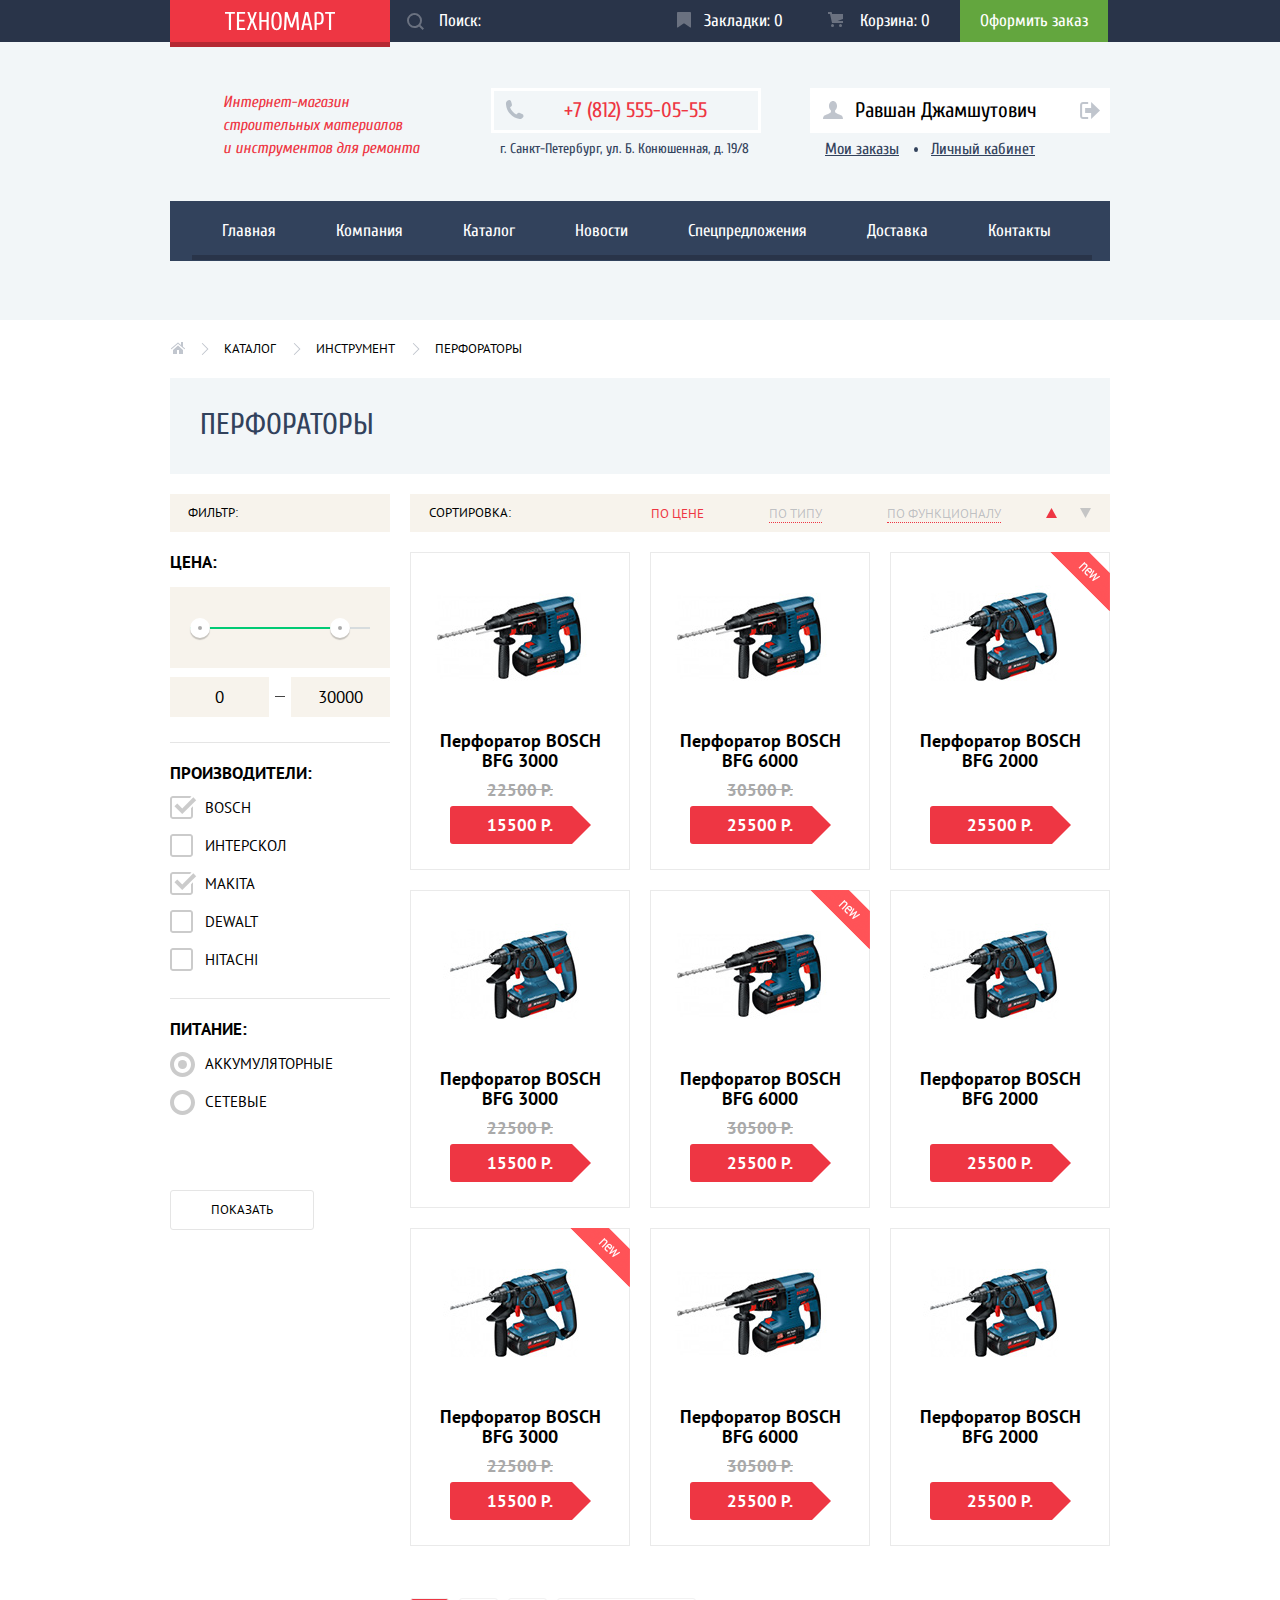
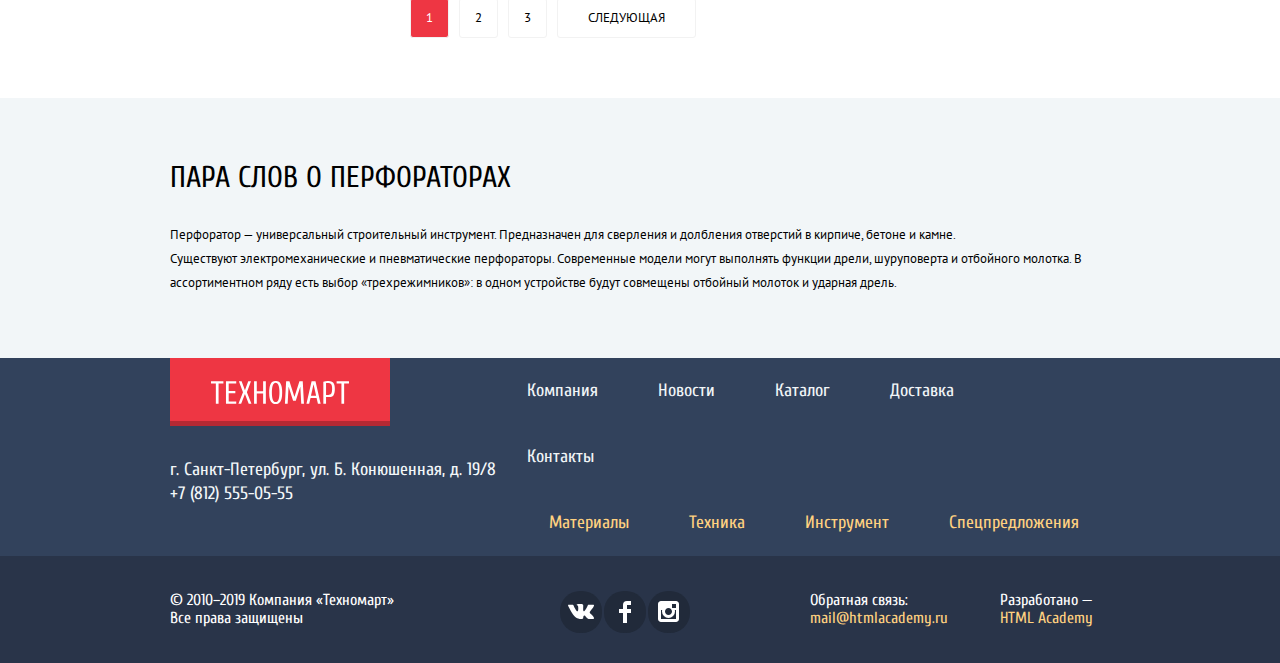
==== commit 9b1496bd: "Update catalog.html" ====
--- a/catalog.html
+++ b/catalog.html
@@ -25,7 +25,11 @@
               </label>
             </form>
             <span class="bookmarks"><a href="bookmarks.html">Закладки: 0</a></span>
-            <span class="basket active-cart"><a href="basket.html">Корзина: 10</a></span>
+            <span class="basket">
+              <a href="basket.html">Корзина: 
+                <span class="quantit-item">0</span>
+              </a>
+            </span>
             <span class="checkout"><a href="checkout.html">Оформить заказ</a></span>            
           </div>
         </div>  
@@ -35,10 +39,10 @@
             <h1 class="about-company-h1">
               Интернет-магазин
                 строительных материалов
-                и инструментов для ремонта
+                и&nbsp;инструментов для ремонта
             </h1>
             <div class="info-contats">
-              <span class="phone"><a href="tel:+78125550555">+7(812)555-05-55</a></span>
+              <span class="phone"><a href="tel:+78125550555">+7 (812) 555-05-55</a></span>
               <address class="address-small">г. Санкт-Петербург, ул. Б. Конюшенная, д. 19/8</address>
             </div>
             <div class="account">
@@ -63,7 +67,7 @@
             <ul>
               <li><a href="index.html">Главная</a></li>
               <li><a href="company.html">Компания</a></li>
-              <li><a href="catalog.html">Каталог</a></li>
+              <li><a>Каталог</a></li>
               <li><a href="news.html">Новости</a></li>
               <li><a href="special-offers.html">Спецпредложения</a></li>
               <li><a href="delivery.html">Доставка</a></li>
@@ -77,7 +81,7 @@
         <ul class="breadcrumbs">
           <li class="icon-home"><a href="index.html"><span>Главная</span></a></li>
           <li><a href=#>Каталог</a></li>
-          <li><a href=#>Инструменты</a></li>
+          <li><a href=#>Инструмент</a></li>
           <li><a class="breadcrumbs-current">Перфораторы</a></li>
         </ul>
         <h2 class="catalog">Перфораторы</h2>
@@ -218,11 +222,8 @@
               </li>
               <li class="catalog-item new">
                 <p class="catalog-item-image">
-                  <a href="catalog-item.html">
                     <img src="img/product-4.jpg" alt="Перфоратор BOSCH BFG 2000" width="218" height="170">              
-                  </a>
-                </p>
-
+                </p>
                 <h3 class="catalog-item-title">Перфоратор BOSCH BFG 2000</h3>
                 <p class="catalog-item-price">
                   <span class="stock-item">25500 Р.</span>
@@ -248,9 +249,7 @@
               </li>
               <li class="catalog-item new">
                 <p class="catalog-item-image">
-                  <a href="catalog-item.html">
                     <img src="img/product-3.jpg" alt="Перфоратор BOSCH BFG 6000" width="218" height="170">              
-                  </a>
                 </p>
                 <h3 class="catalog-item-title">Перфоратор BOSCH BFG 6000</h3>
                 <p class="catalog-item-price">
@@ -264,9 +263,7 @@
               </li>
               <li class="catalog-item">
                 <p class="catalog-item-image">
-                  <a href="catalog-item.html">
                     <img src="img/product-4.jpg" alt="Перфоратор BOSCH BFG 2000" width="218" height="170">              
-                  </a>
                 </p>
                 <h3 class="catalog-item-title">Перфоратор BOSCH BFG 2000</h3>
                 <p class="catalog-item-price">
@@ -279,9 +276,7 @@
               </li>
               <li class="catalog-item new">
                 <p class="catalog-item-image">
-                  <a href="catalog-item.html">
                     <img src="img/product-2.jpg" alt="Перфоратор BOSCH BFG 3000" width="218" height="170">              
-                  </a>
                 </p>
                 <h3 class="catalog-item-title">Перфоратор BOSCH BFG 3000</h3>
                 <p class="catalog-item-price">
@@ -295,9 +290,7 @@
               </li>
               <li class="catalog-item">
                 <p class="catalog-item-image">
-                  <a href="catalog-item.html">
                     <img src="img/product-3.jpg" alt="Перфоратор BOSCH BFG 6000" width="218" height="170">              
-                  </a>
                 </p>
                 <h3 class="catalog-item-title">Перфоратор BOSCH BFG 6000</h3>
                 <p class="catalog-item-price">
@@ -311,9 +304,7 @@
               </li>
               <li class="catalog-item">
                 <p class="catalog-item-image">
-                  <a href="catalog-item.html">
-                    <img src="img/product-4.jpg" alt="Перфоратор BOSCH BFG 2000" width="218" height="170">              
-                  </a>
+                  <img src="img/product-4.jpg" alt="Перфоратор BOSCH BFG 2000" width="218" height="170">              
                 </p>
                 <h3 class="catalog-item-title">Перфоратор BOSCH BFG 2000</h3>
                 <p class="catalog-item-price">
--- a/css/style.css
+++ b/css/style.css
@@ -634,106 +634,30 @@
   .equipment {
     background-color: #dc91d8;
   }
-  .slider {
+
+
+
+
+
+  .sliders {
     position: relative;
     width: 620px;
     margin-top: 20px;  
     min-height: 266px; 
-  }
-  .slider-controls {
-    margin: 0;
-    padding: 0;
-  }
-  .slider-controls li {
-    position: absolute;
-    bottom: 36px;
-
-    width: 10px;
-    height: 10px;
-
-    list-style: none;
-  }
-  .slider-control {
-    position: relative;
-
-    display: block;
-    width: 10px;
-    height: 10px;
-    padding: 0;
-    margin: 0;
-
-    border: none;
-    background-color: transparent;  
-  }
-  .first-slider-control {
-    left: 295px;
-  }
-  .second-slider-control {
-    left: 315px;
-  }
-  .slider-controls .slider-control::before {
-    content: "";
-
-    position: absolute;
-    top: 0;
-    left: 0;
-
-    width: 6px;
-    height: 6px;
-
-    background: #fff;
-    border-radius: 50%;
-    border: 2px solid #fff;
-  }
-  .slider-control-active::after {
-    content: "";
-
-    position: absolute;
-    top: 2px;
-    left: 2px;
-
-    width: 6px;
-    height: 6px;
-
-    background: #ee3643;
-    border-radius: 60%;
-  }
-  .icon-left {
-    position: absolute;
-    left: 25px;
-    top: 114px;
-
-    width: 22px;
-    height: 40px;
-
-    background: none;
-    border: none;
-    background-image: url("../img/icon-left.svg");
-  }
-  .icon-right {
-    position: absolute;
-    right: 20px;
-    top: 114px;
-
-    width: 22px;
-    height: 40px;
-
-    background: none;
-    border: none;
-    background-image: url("../img/icon-right.svg");
-  }
+  }   
   .slider-1 {
+    display: none;
+    width: 620px;
+    min-height: 266px;
+
     background-color: #1a0f0d;
     background-image: url("../img/slider1.jpg");
     background-repeat: no-repeat;
-    width: 620px;
-    min-height: 266px;
-    display: none;
   }
   .slider-2 {
+    display: none;    
     width: 620px;
     height: 266px;
-    margin-top: 20px;
 
     background-color: #1a0f0d;
     background-image: url("../img/slider.jpg");
@@ -742,7 +666,7 @@
   .slider span {
     display: block;
     margin-left: 24px;
-    margin-top: 23px;
+    padding-top: 23px;
 
     font-size: 36px;
     line-height: 36px;
@@ -780,6 +704,74 @@
   }
   .slider a:focus {
     background-color: #ba2732; 
+  }
+  .slider-controls {
+    position: absolute;
+    top: 220px;
+    left: 295px;
+
+    display: flex;
+    justify-content: space-between;
+    width: 30px;
+    height: 10px;
+    margin: 0;
+    padding: 0;
+  }
+  .slider-controls li {
+    width: 10px;
+    height: 10px;
+    
+    border: none;
+    background-color: #fff; 
+    border-radius: 50%; 
+  }
+  .slider-controls label {
+    position: relative;
+
+    display: block;
+    width: 10px;
+    height: 10px;
+    padding: 0;
+    margin: 0;
+  }
+  .icon-left {
+    position: absolute;
+    left: 25px;
+    top: 114px;
+
+    width: 22px;
+    height: 40px;
+
+    background: none;
+    border: none;
+    background-image: url("../img/icon-left.svg");
+  }
+  .icon-right {
+    position: absolute;
+    right: 20px;
+    top: 114px;
+
+    width: 22px;
+    height: 40px;
+
+    background: none;
+    border: none;
+    background-image: url("../img/icon-right.svg");
+  }
+  #product-1:checked ~ #slide1,
+  #product-2:checked ~ #slide2 {
+    display: block;
+  }
+  #product-1:checked ~ .slider-controls label[for="product-1"],
+  #product-2:checked ~ .slider-controls label[for="product-2"] {
+    top: 2px;
+    left: 2px;
+
+    width: 6px;
+    height: 6px;
+
+    background: #ee3643;
+    border-radius: 60%;
   }
   .discount {
     background-color: #8ed78f;
@@ -1004,7 +996,7 @@
     width: 0;
     height: 0;
     
-    border: 19.5px solid white;
+    border: 19px solid white;
     border-left-color: #ee3643;
   }
   .mini-catalog-manufactures li {
@@ -1120,11 +1112,43 @@
 
     background-image: url("../img/shadow.png");
   }
-  .catalog-service button[type="button"] {
+
+
+  .slider-controls li {
+    width: 10px;
+    height: 10px;
+    
+    border: none;
+    background-color: #fff; 
+    border-radius: 50%; 
+  }
+  .slider-controls label {
+    position: relative;
+
     display: block;
+    width: 10px;
+    height: 10px;
+    padding: 0;
+    margin: 0;
+  }
+  #service-1:checked ~ #service-slaider-1,
+  #service-2:checked ~ #service-slaider-2,
+  #service-3:checked ~ #service-slaider-3 {
+    display: block;
+  }
+  #service-1:checked ~ ul label[for="service-1"],
+  #service-2:checked ~ ul label[for="service-2"],
+  #service-3:checked ~ ul label[for="service-3"] {
+    color: #32425c;
+
+    background-color: #fff;
+    border-top: 1px solid #fff;
+    border-bottom: 1px solid #fff;
+  }  
+  .catalog-service label {
     width: 240px;    
     margin: 0;
-    padding: 11px 0 15px 23px;
+    padding: 15px 0 15px 23px;
 
     font-family: "Cuprum", Arial, sans-serif;
     font-size: 21px;
@@ -1138,7 +1162,7 @@
     border-top: 1px solid #405069;
     border-bottom: 1px solid #293449;
   }
-  .catalog-service button[type="button"]:hover {
+  .catalog-service label:hover {
     background-color: #293449;
   }
   .service-delivery {
@@ -1175,6 +1199,8 @@
     background-color: #ca2c37;
   }
   .catalog-service li {
+    display: flex;
+
     list-style: none;
   }
   .catalog-service h3 {
@@ -1228,6 +1254,9 @@
     padding: 0;
       
     list-style: none;
+  }
+  .service-delivery {
+    display: none;
   }
   .service-warranty {
     display: none;
@@ -1760,21 +1789,11 @@
     border: none;
     margin: 0;
     padding: 0;
-    margin-bottom: 25px;
-  }
-  .filter fieldset::before {
-    content: "";
-
-    position: absolute;
-    top: -5px;
-
-    width: 220px;
-    height: 1px;
-
-    background-color: #e5e5e5;
-  }
-  .filter fieldset:first-child::before {
-    display: none;
+    padding-bottom: 25px;
+    border-bottom: 1px solid #e5e5e5;
+  }
+  .filter fieldset:last-of-type {
+    border: none;
   }
   .filter label {
     font-size: 15px;
@@ -2236,7 +2255,7 @@
     position: fixed;
     z-index: 100000;
     left: 50%;
-    bottom: 200px;
+    top: 120px;
     
     display: none;
     margin-left: -310px;
@@ -2407,6 +2426,8 @@
     -webkit-box-sizing: border-box;
 
             box-sizing: border-box;
+
+    resize: none;        
   }
   .taxt-post textarea:hover {
     border: solid 2px #788285;
@@ -2444,7 +2465,7 @@
     position: fixed;
     z-index: 100000;
     left: 50%;
-    bottom: 200px;
+    top: 120px;
     
     margin-left: -470px;
 
@@ -2461,7 +2482,7 @@
     position: fixed;
     z-index: 100000;
     left: 50%;
-    bottom: 200px;
+    top: 120px;
     
     display: none;
     margin-left: -310px;
@@ -2554,20 +2575,15 @@
     background-color: transparent;
     background-image: url("../img/form-close.svg");
   }
-  .choose-service button[type="button"],
-  .choose-service button[type="button"]:hover {
-    color: #32425c;
-
-    background-color: #fff;
-    border-top: 1px solid #fff;
-    border-bottom: 1px solid #fff;
-  }
   .modal-show {
     display: block;
 
     -webkit-animation: bounce 0.6s;
 
             animation: bounce 0.6s;
+  }
+  .modal-error {
+    animation: shake 0.6s;
   }
   @-webkit-keyframes bounce {
     0% {
@@ -2590,25 +2606,25 @@
               transform: translateY(0);
     }
   }
-  @keyframes bounce {
-    0% {
-      -webkit-transform: translateY(-2000px);
-              transform: translateY(-2000px);
+  @keyframes shake {
+    0%,
+    100% {
+      transform: translateX(0);
     }
-
-    70% {
-      -webkit-transform: translateY(30px);
-              transform: translateY(30px);
+  
+    10%,
+    30%,
+    50%,
+    70%,
+    90% {
+      transform: translateX(-10px);
     }
-
-    90% {
-      -webkit-transform: translateY(-10px);
-              transform: translateY(-10px);
-    }
-
-    100% {
-      -webkit-transform: translateY(0);
-              transform: translateY(0);
+  
+    20%,
+    40%,
+    60%,
+    80% {
+      transform: translateX(10px);
     }
   }
   /* Илья Филонов, Верстайте пока с pixel-perfect, чтобы научиться это делать, но допускайте % отклонения от макета в тех местах. Я больше про отступы. Размер шрифтов стоит подбирать как в макете. Когда текст в 2 строки - не имеет смысла буква в букву лепить. Можно оставить погрешность. Подумайте что будет если в то место добавить больше текста. */
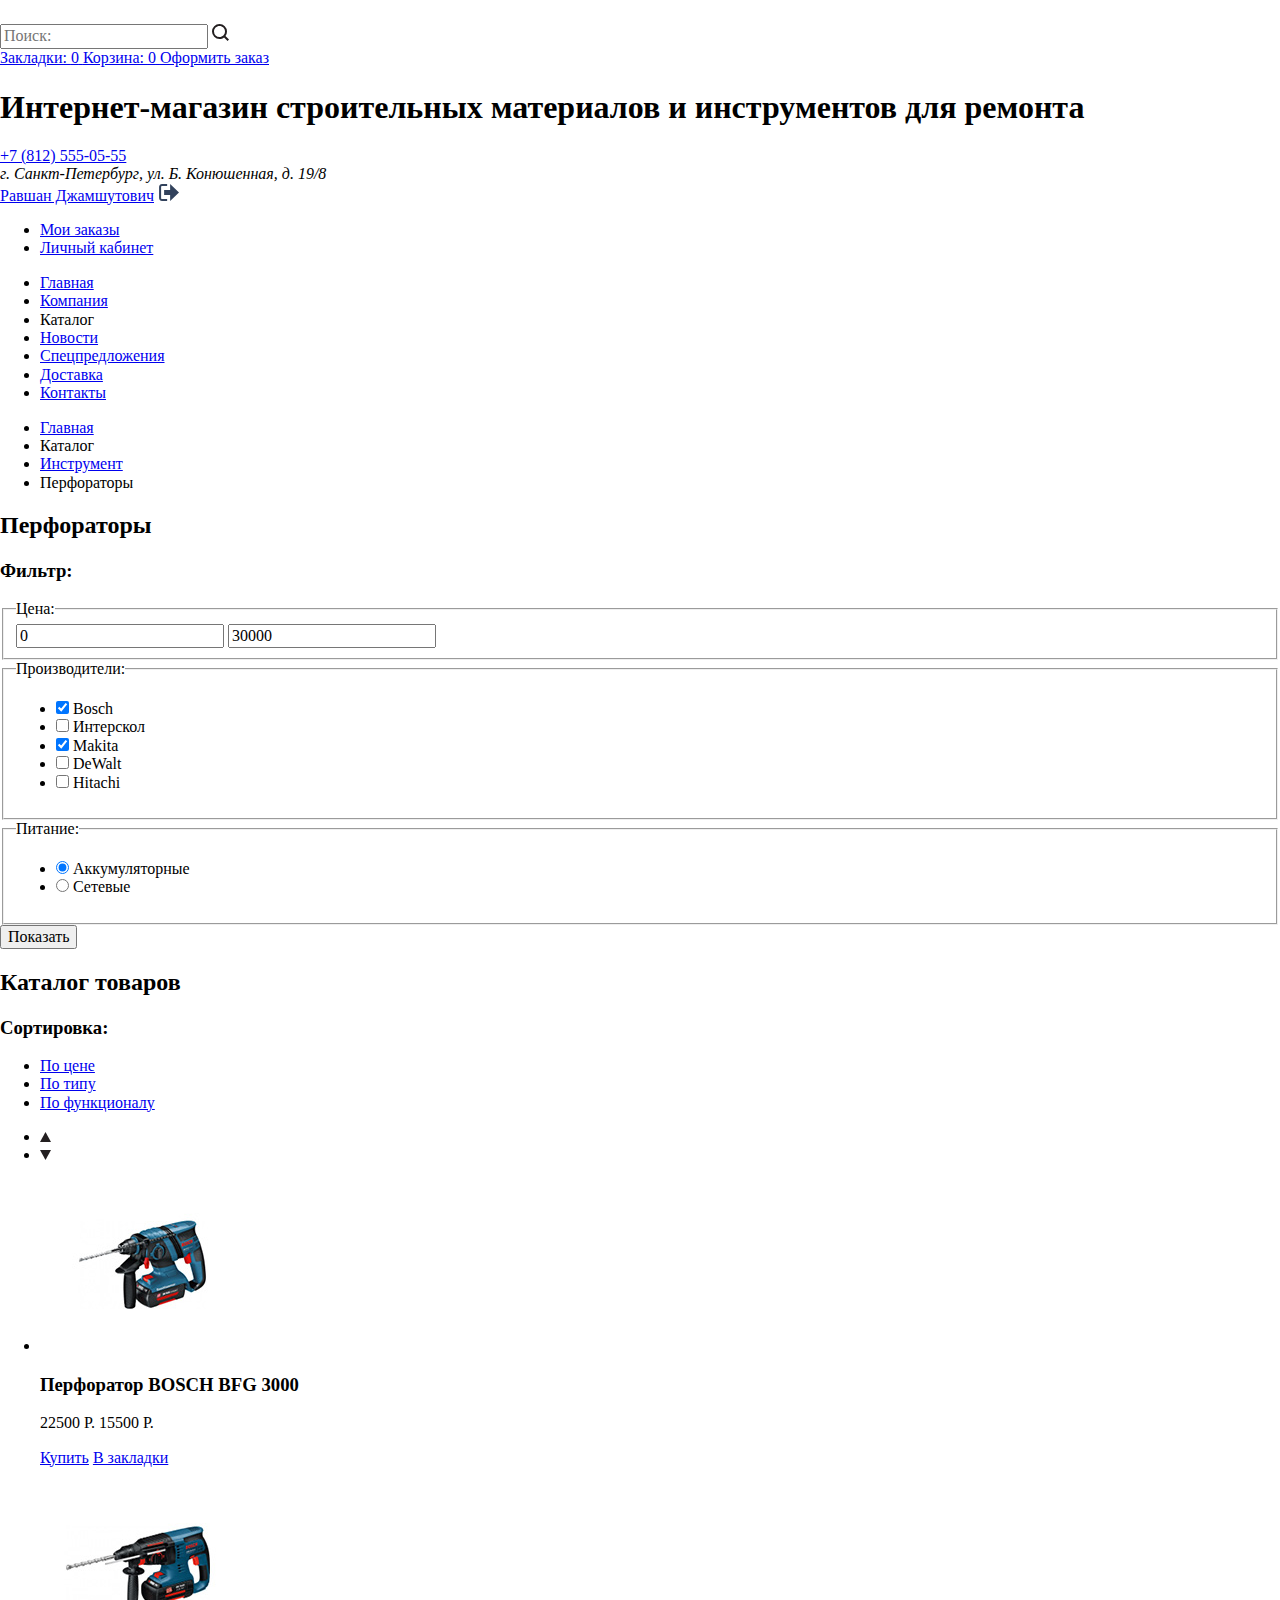
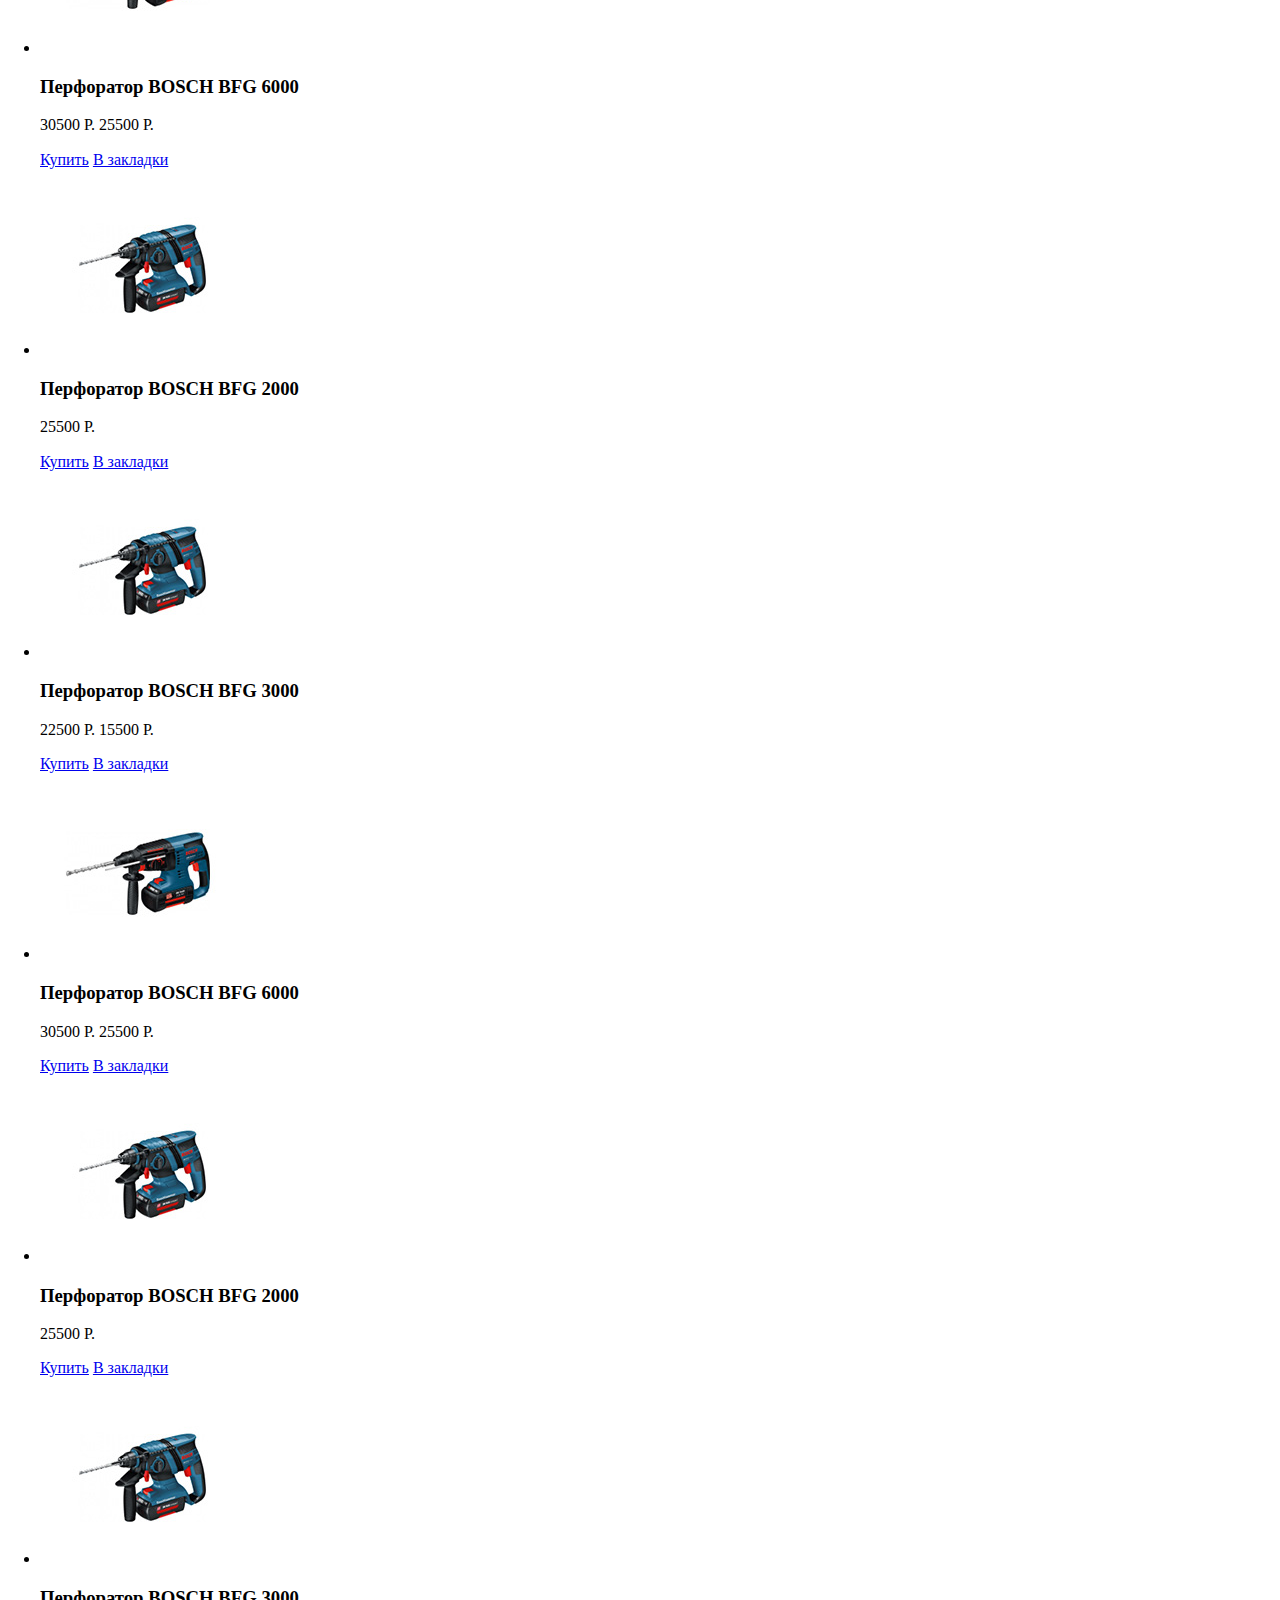
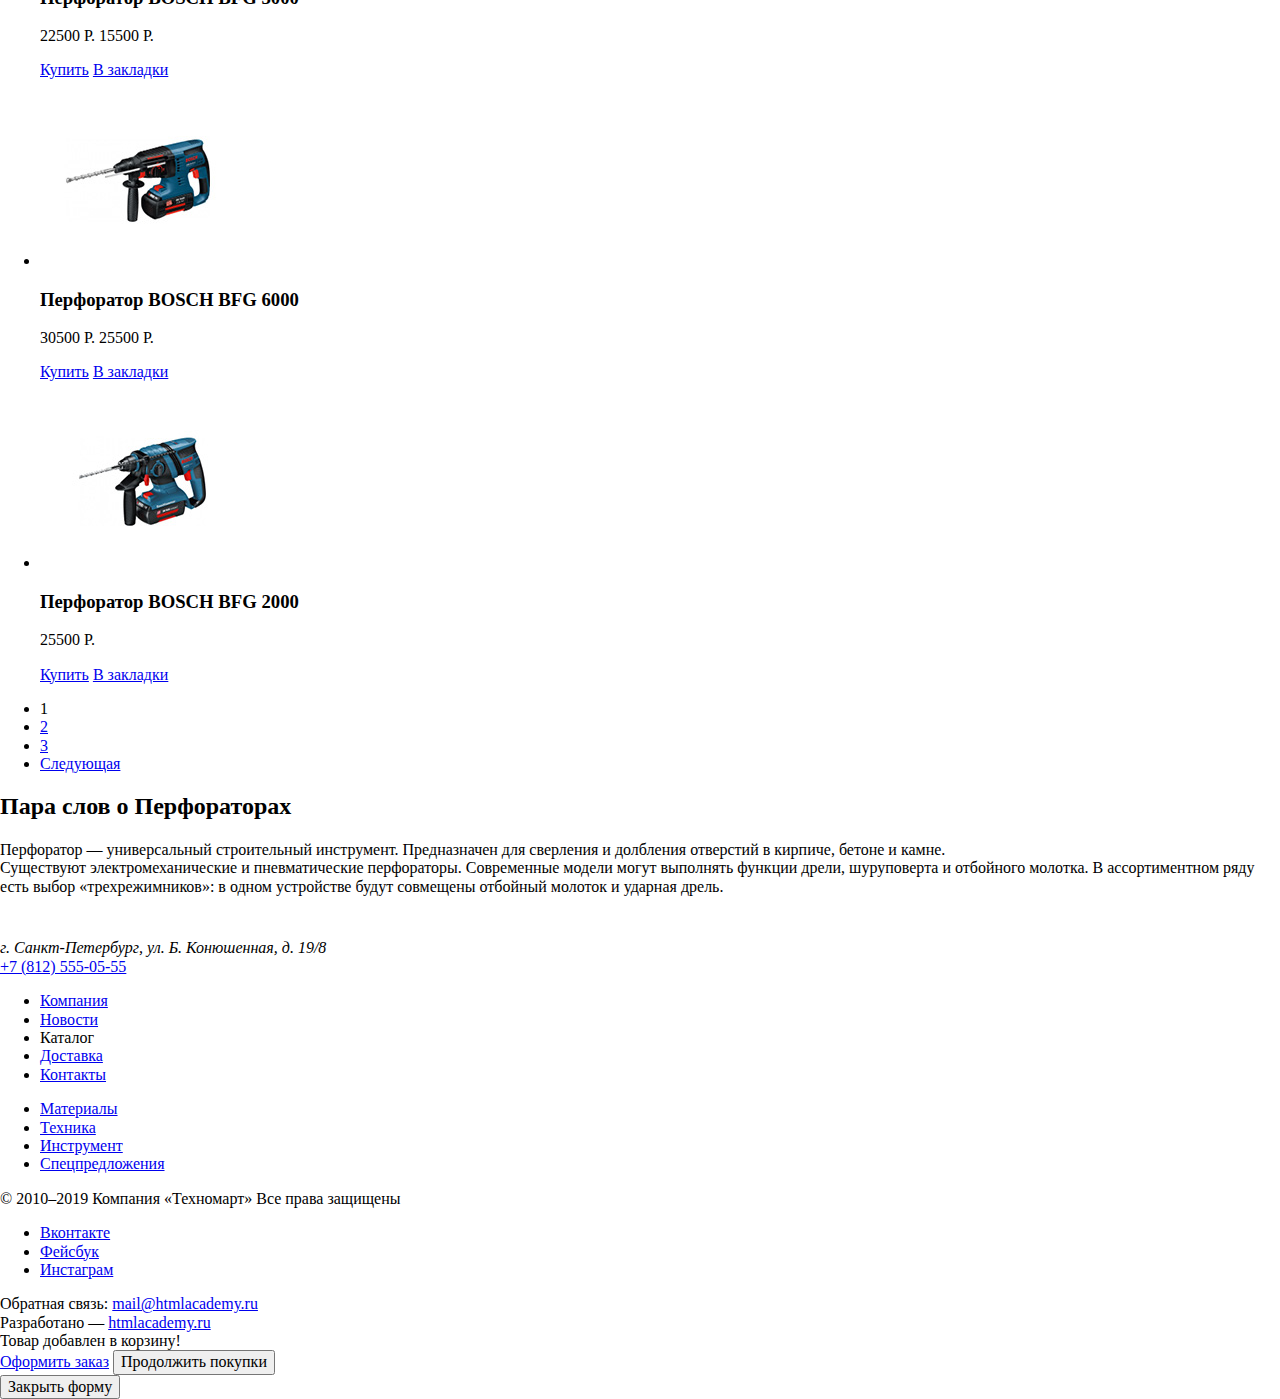
==== commit 6167b67a: "Update catalog.html" ====
--- a/catalog.html
+++ b/catalog.html
@@ -6,7 +6,7 @@
     <link href="https://fonts.googleapis.com/css?family=PT+Sans:400,700,700i&display=swap&subset=cyrillic" rel="stylesheet">
     <link href="https://fonts.googleapis.com/css?family=Cuprum:400,400i,700,700i&display=swap&subset=cyrillic" rel="stylesheet">
     <link rel="stylesheet" href="css/normalize.css">
-    <link rel="stylesheet" href="css/style.css">
+    <link rel="stylesheet" href="css/css-min.css.css">
   </head>
   <body>
     <header class="main-header">
@@ -24,7 +24,11 @@
                 </svg>
               </label>
             </form>
-            <span class="bookmarks"><a href="bookmarks.html">Закладки: 0</a></span>
+            <span class="bookmarks">
+              <a href="bookmarks.html">Закладки: 
+                <span class="quantit-item-in-bookmarks">0</span>
+              </a>
+            </span>
             <span class="basket">
               <a href="basket.html">Корзина: 
                 <span class="quantit-item">0</span>
@@ -34,53 +38,53 @@
           </div>
         </div>  
       </div>
-        <div class="header-down container">
-          <div class="header-info">
-            <h1 class="about-company-h1">
-              Интернет-магазин
-                строительных материалов
-                и&nbsp;инструментов для ремонта
-            </h1>
-            <div class="info-contats">
-              <span class="phone"><a href="tel:+78125550555">+7 (812) 555-05-55</a></span>
-              <address class="address-small">г. Санкт-Петербург, ул. Б. Конюшенная, д. 19/8</address>
-            </div>
-            <div class="account">
-              <div class="bg-for-name">
-                <a href="login.html" class="login">Равшан Джамшутович</a>
-                <a href="deauthorization.html" class="deauthorization">
-                  <svg xmlns="http://www.w3.org/2000/svg" width="21" height="17" viewBox="0 0 21 17">
-                    <g fill="#32425C">
-                      <path d="M21 8.5L12.125 0v6h-6v5h6v6z"/>
-                      <path d="M3.106 13.952V3.048c.018-.376.171-1.057 1.01-1.057h5.027V0H4.116C1.938 0 1.112 1.81 1.087 3.027v10.946C1.112 15.189 1.938 17 4.116 17h5.027v-1.99H4.116c-.839 0-.992-.683-1.01-1.058z"/>
-                    </g>
-                  </svg>
-                </a>
-              </div> 
-              <ul>
-                <li class="my-orders"><a href="my-orders.html" >Мои заказы</a></li>
-                <li class="personal-area"><a href="personal-area.html">Личный кабинет</a></li>
-              </ul> 
+      <div class="header-down container">
+        <div class="header-info">
+          <h1 class="about-company-h1">
+            Интернет-магазин
+            строительных материалов
+            и&nbsp;инструментов для ремонта
+          </h1>
+          <div class="info-contats">
+            <span class="phone"><a href="tel:+78125550555">+7 (812) 555-05-55</a></span>
+            <address class="address-small">г. Санкт-Петербург, ул. Б. Конюшенная, д. 19/8</address>
+          </div>
+          <div class="account">
+            <div class="bg-for-name">
+              <a href="login.html" class="login">Равшан Джамшутович</a>
+              <a href="deauthorization.html" class="deauthorization">
+                <svg xmlns="http://www.w3.org/2000/svg" width="21" height="17" viewBox="0 0 21 17">
+                  <g fill="#32425C">
+                    <path d="M21 8.5L12.125 0v6h-6v5h6v6z"/>
+                    <path d="M3.106 13.952V3.048c.018-.376.171-1.057 1.01-1.057h5.027V0H4.116C1.938 0 1.112 1.81 1.087 3.027v10.946C1.112 15.189 1.938 17 4.116 17h5.027v-1.99H4.116c-.839 0-.992-.683-1.01-1.058z"/>
+                  </g>
+                </svg>
+              </a>
             </div> 
-          </div>
-          <nav class="main-nav">
             <ul>
-              <li><a href="index.html">Главная</a></li>
-              <li><a href="company.html">Компания</a></li>
-              <li><a>Каталог</a></li>
-              <li><a href="news.html">Новости</a></li>
-              <li><a href="special-offers.html">Спецпредложения</a></li>
-              <li><a href="delivery.html">Доставка</a></li>
-              <li><a href="contants.html">Контакты</a></li>  
-            </ul>
-          </nav>
+              <li class="my-orders"><a href="my-orders.html" >Мои заказы</a></li>
+              <li class="personal-area"><a href="personal-area.html">Личный кабинет</a></li>
+            </ul> 
+          </div> 
         </div>
+        <nav class="main-nav">
+          <ul>
+            <li><a href="index.html">Главная</a></li>
+            <li><a href="company.html">Компания</a></li>
+            <li><a>Каталог</a></li>
+            <li><a href="news.html">Новости</a></li>
+            <li><a href="special-offers.html">Спецпредложения</a></li>
+            <li><a href="delivery.html">Доставка</a></li>
+            <li><a href="contants.html">Контакты</a></li>  
+          </ul>
+        </nav>
+      </div>
     </header>
     <main class="main-main">
       <div class="container">
         <ul class="breadcrumbs">
           <li class="icon-home"><a href="index.html"><span>Главная</span></a></li>
-          <li><a href=#>Каталог</a></li>
+          <li><a>Каталог</a></li>
           <li><a href=#>Инструмент</a></li>
           <li><a class="breadcrumbs-current">Перфораторы</a></li>
         </ul>
@@ -108,37 +112,37 @@
                 <ul>
                   <li>
                     <label class="login-checkbox">
-                      <input type="checkbox" name="bosch" class="visually-hidden" checked>
+                      <input type="checkbox" name="bosch" class="visually-hidden checkbox-button" checked>
                       <span class="checkbox-indicator"></span>
-                      Bosch
+                      <span class="type-manufactures">Bosch</span>
                     </label>
                   </li>                  
                   <li>
                     <label class="login-checkbox">
-                      <input type="checkbox" name="interskoll" class="visually-hidden">
+                      <input type="checkbox" name="interskoll" class="visually-hidden checkbox-button">
                       <span class="checkbox-indicator"></span>
-                      Интерскол
+                      <span class="type-manufactures">Интерскол</span>
                     </label>
                   </li>
                   <li>
                     <label class="login-checkbox">
-                      <input type="checkbox" name="makita" class="visually-hidden" checked> 
+                      <input type="checkbox" name="makita" class="visually-hidden checkbox-button" checked> 
                       <span class="checkbox-indicator"></span>
-                      Makita
+                      <span class="type-manufactures">Makita</span>
                     </label>
                   </li>
                   <li>
                     <label class="login-checkbox">
-                      <input type="checkbox" name="dewalt" class="visually-hidden">
+                      <input type="checkbox" name="dewalt" class="visually-hidden checkbox-button">
                       <span class="checkbox-indicator"></span>
-                      DeWalt
+                      <span class="type-manufactures">DeWalt</span>
                     </label>
                   </li>
                   <li>
                     <label class="login-checkbox">
-                      <input type="checkbox" name="hitachi" class="visually-hidden">
+                      <input type="checkbox" name="hitachi" class="visually-hidden checkbox-button">
                       <span class="checkbox-indicator"></span>
-                      Hitachi
+                      <span class="type-manufactures">Hitachi</span>
                     </label>
                   </li>
                 </ul>
@@ -194,7 +198,7 @@
             <ul class="catalog-items">
               <li class="catalog-item">
                 <p class="catalog-item-image">
-                  <img src="img/product-3.jpg" alt="Перфоратор BOSCH BFG 3000" width="218" height="170">              
+                  <img src="img/product-2.jpg" alt="Перфоратор BOSCH BFG 3000" width="218" height="170">              
                 </p>
                 <h3 class="catalog-item-title">Перфоратор BOSCH BFG 3000</h3>
                 <p class="catalog-item-price">
@@ -222,7 +226,7 @@
               </li>
               <li class="catalog-item new">
                 <p class="catalog-item-image">
-                    <img src="img/product-4.jpg" alt="Перфоратор BOSCH BFG 2000" width="218" height="170">              
+                  <img src="img/product-4.jpg" alt="Перфоратор BOSCH BFG 2000" width="218" height="170">              
                 </p>
                 <h3 class="catalog-item-title">Перфоратор BOSCH BFG 2000</h3>
                 <p class="catalog-item-price">
@@ -249,7 +253,7 @@
               </li>
               <li class="catalog-item new">
                 <p class="catalog-item-image">
-                    <img src="img/product-3.jpg" alt="Перфоратор BOSCH BFG 6000" width="218" height="170">              
+                  <img src="img/product-3.jpg" alt="Перфоратор BOSCH BFG 6000" width="218" height="170">              
                 </p>
                 <h3 class="catalog-item-title">Перфоратор BOSCH BFG 6000</h3>
                 <p class="catalog-item-price">
@@ -263,7 +267,7 @@
               </li>
               <li class="catalog-item">
                 <p class="catalog-item-image">
-                    <img src="img/product-4.jpg" alt="Перфоратор BOSCH BFG 2000" width="218" height="170">              
+                  <img src="img/product-4.jpg" alt="Перфоратор BOSCH BFG 2000" width="218" height="170">              
                 </p>
                 <h3 class="catalog-item-title">Перфоратор BOSCH BFG 2000</h3>
                 <p class="catalog-item-price">
@@ -276,7 +280,7 @@
               </li>
               <li class="catalog-item new">
                 <p class="catalog-item-image">
-                    <img src="img/product-2.jpg" alt="Перфоратор BOSCH BFG 3000" width="218" height="170">              
+                  <img src="img/product-2.jpg" alt="Перфоратор BOSCH BFG 3000" width="218" height="170">              
                 </p>
                 <h3 class="catalog-item-title">Перфоратор BOSCH BFG 3000</h3>
                 <p class="catalog-item-price">
@@ -290,7 +294,7 @@
               </li>
               <li class="catalog-item">
                 <p class="catalog-item-image">
-                    <img src="img/product-3.jpg" alt="Перфоратор BOSCH BFG 6000" width="218" height="170">              
+                  <img src="img/product-3.jpg" alt="Перфоратор BOSCH BFG 6000" width="218" height="170">              
                 </p>
                 <h3 class="catalog-item-title">Перфоратор BOSCH BFG 6000</h3>
                 <p class="catalog-item-price">
@@ -349,7 +353,7 @@
               <address>г. Санкт-Петербург, ул. Б. Конюшенная, д. 19/8</address>
               <span><a href="tel:+78125550555">+7 (812) 555-05-55</a></span>                  
             </div>
-            </div>
+          </div>
           <div class="footer-nav">
             <ul class="footer-nav-top">
               <li><a href="company.html">Компания</a></li>
@@ -367,27 +371,27 @@
           </div>
         </div>  
       </div>
-        <div class="footer-down">
-          <div class="container">          
-            <div class="company-yer" >
-              <span>© 2010–2019 Компания «Техномарт»</span>
-              <span>Все права защищены</span>            
-            </div>
-            <ul class="footer-social">
-              <li><a class="social-button social-button-vk" href="vk.com"><span class="visually-hidden">Вконтакте</span></a></li>
-              <li><a class="social-button social-button-fb" href="facebook.com"><span class="visually-hidden">Фейсбук</span></a></li>
-              <li><a class="social-button social-button-insta" href="instagram.com"><span class="visually-hidden">Инстаграм</span></a></li>
-            </ul>
-            <div class="footer-connection">
-              <span>Обратная связь:</span>
-              <a href="mail@htmlacademy.ru">mail@htmlacademy.ru</a>            
-            </div>
-            <div class="footer-copyright">
-              <span>Разработано —</span>
-              <a href="https://htmlacademy.ru/intensive/htmlcss">HTML Academy</a>
-            </div>
-          </div>
-        </div>   
+      <div class="footer-down">
+        <div class="container">          
+          <div class="company-yer" >
+            <span>© 2010–2019 Компания «Техномарт»</span>
+            <span>Все права защищены</span>            
+          </div>
+          <ul class="footer-social">
+            <li><a class="social-button social-button-vk" href="vk.com"><span class="visually-hidden">Вконтакте</span></a></li>
+            <li><a class="social-button social-button-fb" href="facebook.com"><span class="visually-hidden">Фейсбук</span></a></li>
+            <li><a class="social-button social-button-insta" href="instagram.com"><span class="visually-hidden">Инстаграм</span></a></li>
+          </ul>
+          <div class="footer-connection">
+            <span>Обратная связь:</span>
+            <a href="mail@htmlacademy.ru">mail@htmlacademy.ru</a>            
+          </div>
+          <div class="footer-copyright">
+            <span>Разработано —</span>
+            <a href="https://htmlacademy.ru/intensive/htmlcss">htmlacademy.ru</a>
+          </div>
+        </div>
+      </div>   
     </footer>
     <div class="modal menu-item-added-to-cart">
       <div class="container-modal">
@@ -399,6 +403,6 @@
       </div>
       <button type="button" class="leave" aria-label="Закрыть"><span class="visually-hidden">Закрыть форму</span></button>
     </div>
-    <script src="js/script.js"></script>
+    <script src="js/js-min.js"></script>
   </body>        
 </html>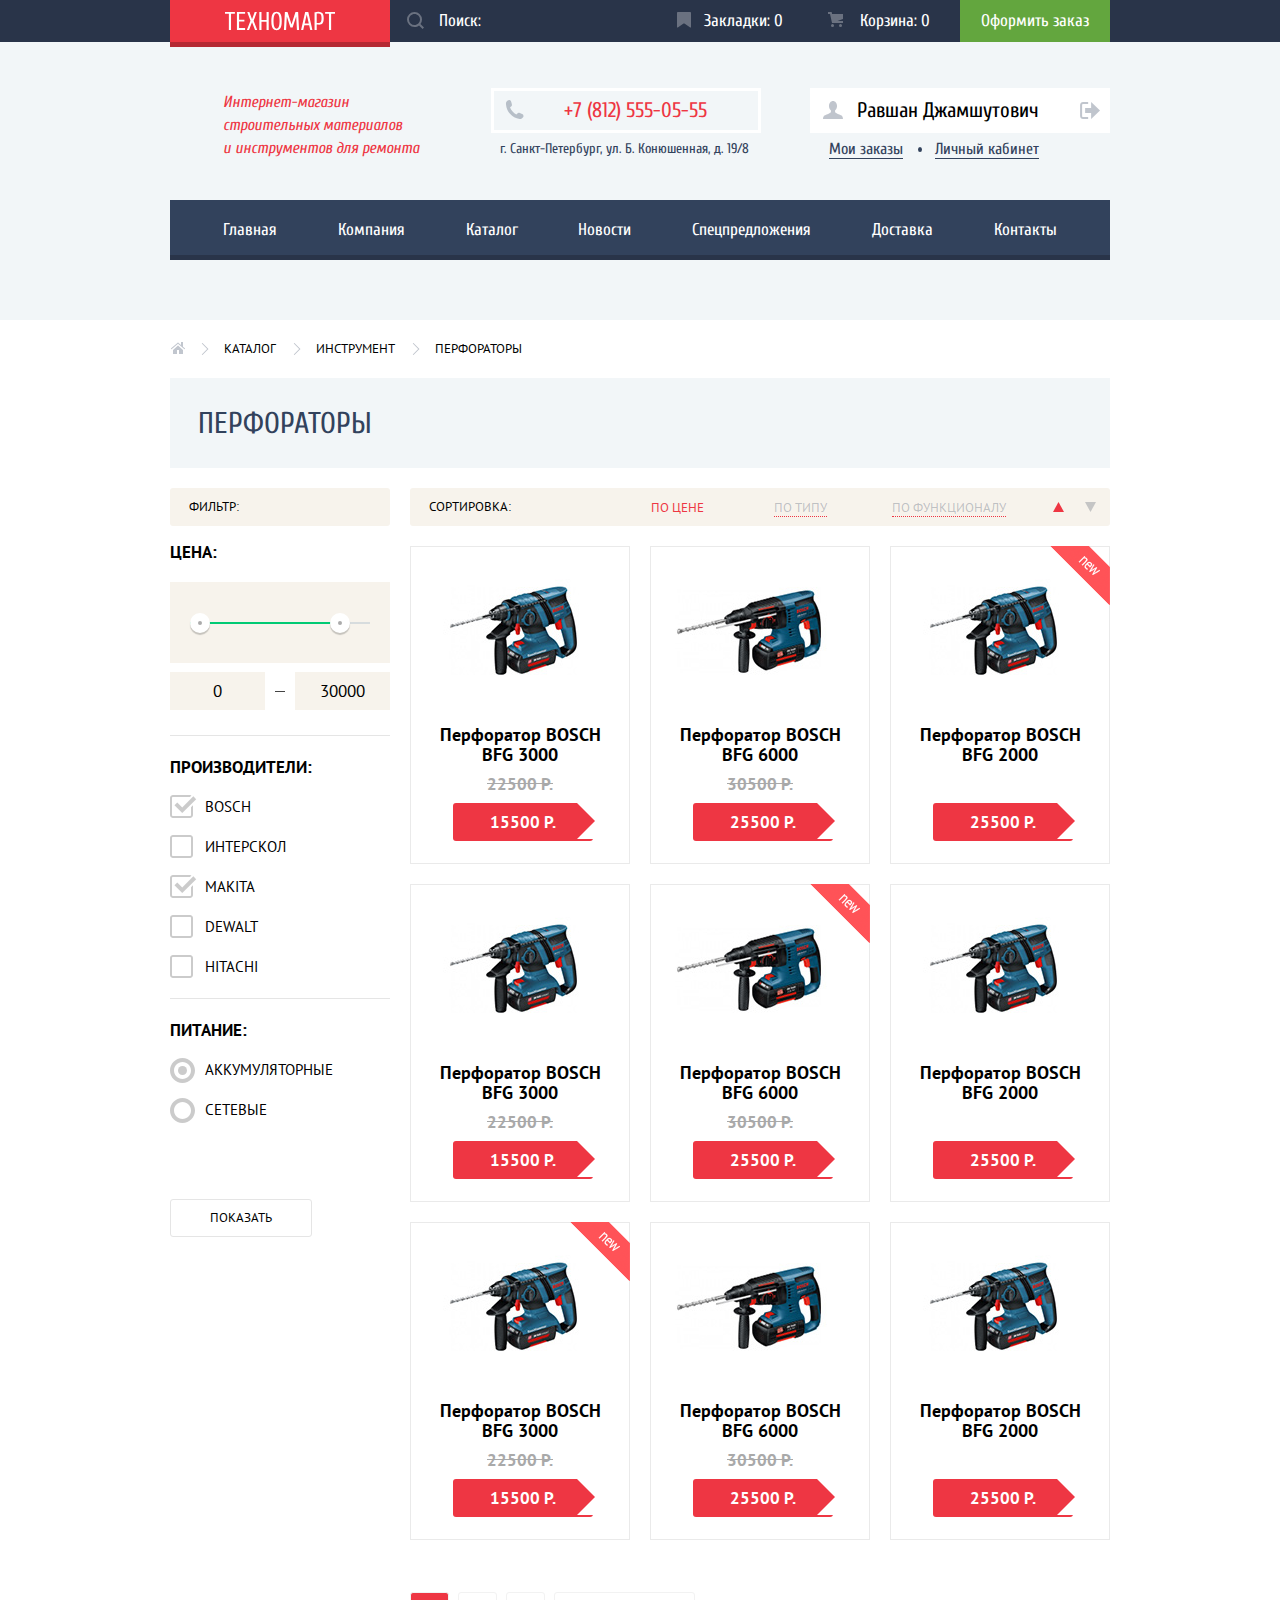
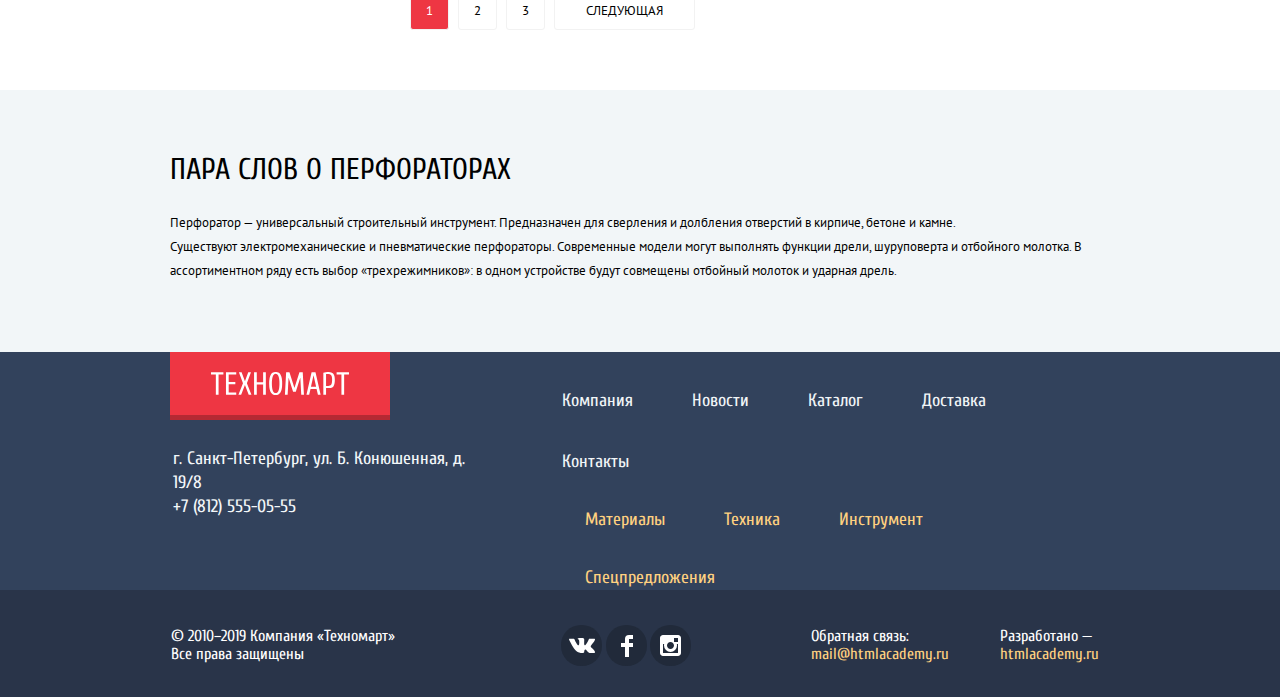
==== commit 39d0081f: "Update catalog.html" ====
--- a/catalog.html
+++ b/catalog.html
@@ -6,7 +6,7 @@
     <link href="https://fonts.googleapis.com/css?family=PT+Sans:400,700,700i&display=swap&subset=cyrillic" rel="stylesheet">
     <link href="https://fonts.googleapis.com/css?family=Cuprum:400,400i,700,700i&display=swap&subset=cyrillic" rel="stylesheet">
     <link rel="stylesheet" href="css/normalize.css">
-    <link rel="stylesheet" href="css/css-min.css.css">
+    <link rel="stylesheet" href="css/css-min.css">
   </head>
   <body>
     <header class="main-header">
--- a/css/css-min.css
+++ b/css/css-min.css
@@ -0,0 +1 @@
+body{font-family:"Cuprum",Arial,sans-serif;font-size:17px;line-height:18px;font-weight:400;color:#fff;background-color:#fff}a{text-decoration:none}img{max-width:100%;height:auto}.visually-hidden:not(:focus):not(:active),input[type="checkbox"].visually-hidden,input[type="radio"].visually-hidden{position:absolute;width:1px;height:1px;margin:-1px;border:0;padding:0;white-space:nowrap;-webkit-clip-path:inset(100%);clip-path:inset(100%);clip:rect(0 0 0 0);overflow:hidden}.container{width:940px;margin:0 auto;padding:0 10px}.index-header{background-color:#293449}.main-header{margin-top:0;background-color:#f2f6f8;min-height:320px}.index-header .container{display:-webkit-box;display:-ms-flexbox;display:flex;min-height:42px;margin-bottom:46px}.logo{background-color:#ee3643;text-align:center}.logo:hover{background-color:#ca2c37}.logo:focus{background-color:#ca2c37}.logo:active{background-color:#ba2732}.search{position:relative}.search svg{position:absolute;opacity:.3;top:1px;left:17px}.search path{fill:#fff}.search:hover{background-color:#212a3a;opacity:1}.header-search{padding:0;border:none;background-color:#293449;color:#fff;width:270px;min-height:42px;padding-left:49px;-webkit-box-sizing:border-box;box-sizing:border-box}.header-search::-webkit-input-placeholder{color:#fff}.header-search:-ms-input-placeholder{color:#fff}.header-search::-ms-input-placeholder{color:#fff}.header-search::placeholder{color:#fff}.header-search:hover + svg path{fill:#fff}.search:hover + svg{opacity:1}.header-search:focus + svg path{fill:#ee3643}.header-search:focus + svg{opacity:1}.header-search:hover{background-color:#212a3a}.header-search:focus{background-color:#fff;color:#000;border:none}.main-header a{color:#fff}.main-header-logo{display:-webkit-box;display:-ms-flexbox;display:flex;width:220px;height:42px;background-color:#ee3643;-webkit-box-shadow:0 5px 0 0 #b52933;box-shadow:0 5px 0 0 #b52933}.main-header-logo:hover{background-color:#ca2c37;-webkit-box-shadow:0 5px 0 0 #9a212a;box-shadow:0 5px 0 0 #9a212a}.main-header-logo:active,.main-header-logo:focus{background-color:#ba2732;-webkit-box-shadow:0 5px 0 0 #8e1e26;box-shadow:0 5px 0 0 #8e1e26}.main-header img{margin:auto;width:110px;height:20px}.bookmarks{width:150px}.bookmarks a{position:relative;display:block;padding-left:44px;padding-top:12px;padding-bottom:12px}.bookmarks a::before{content:"";position:absolute;top:12px;left:17px;width:14px;height:16px;background-image:url(../img/icon-bookmark.svg);opacity:.3}.bookmarks a:hover{background-color:#212a3a}.bookmarks a:hover::before{opacity:1}.bookmarks a:focus{background-color:#161d29;color:rgba(255,255,255,0.6)}.bookmarks a:focus::before{opacity:.5}.bookmarks a:active{background-color:#161d29}.basket{width:150px}.basket a{position:relative;display:block;padding-left:50px;padding-top:12px;padding-bottom:12px}.basket a::before{content:"";position:absolute;top:12px;left:18px;width:15px;height:15px;background-image:url(../img/cart-icon.svg);opacity:.3}.basket a:hover{background-color:#212a3a}.basket a:hover::before{opacity:1}.basket a:focus{background-color:#161d29;color:rgba(255,255,255,0.6)}.basket a:focus::before{opacity:.5}.active-cart{background-color:#ee3643}.active-cart a:hover{background-color:#ee3643}.checkout{max-width:150px;height:100%;background-color:#63a63e}.checkout a{display:block;padding:12px 21px;background-color:#63a63e}.checkout a:hover{background-color:#5fbb2d}.checkout a:focus{background-color:#518534;color:rgba(255,255,255,0.5)}.header-info{display:-webkit-box;display:-ms-flexbox;display:flex;width:940px;min-height:70px}.about-company-h1{width:198px;margin:0;margin-right:70px;margin-top:3px;padding-left:53px;font-weight:400;color:#ee3643;font-style:italic;font-size:16px;line-height:23px}.phone{padding-top:9px;padding-bottom:9px;padding-left:70px;border:3px solid #fff;display:block}.phone a{font-size:21px;color:#ee3643;line-height:21px;position:relative}.phone a::before{content:"";background-image:url(../img/icon-phone.svg);width:19px;height:19px;position:absolute;left:-59px}.address-small{padding-left:9px;margin-top:4px;font-style:normal;font-size:14px;line-height:24px;color:#32425c}.info-contats{width:270px}.account{position:relative;margin-left:auto}.bg-for-name{display:-webkit-box;display:-ms-flexbox;display:flex;-webkit-box-pack:justify;-ms-flex-pack:justify;justify-content:space-between;width:300px;background-color:#fff}.header-down .login{position:relative;display:block;max-width:220px;font-size:21px;line-height:21px;color:#000;padding:12px 14px 12px 47px}.header-down .login::before{content:"";position:absolute;top:13px;left:13px;width:20px;height:18px;background-image:url(../img/icon-user.svg);opacity:.3}.header-down .login:hover::before{opacity:1}.header-down .login:focus::before{opacity:.3}.account .deauthorization{position:relative;width:40px;opacity:.3}.deauthorization svg{position:absolute;top:14px;right:10px}.deauthorization:hover{opacity:1}.deauthorization:focus{opacity:.3}.account ul{display:-webkit-box;display:-ms-flexbox;display:flex;margin:0;padding:0;padding-top:7px}.my-orders a{position:relative;margin-left:19px;margin-right:32px;font-size:16px;color:#32425c;border-bottom:#32425c solid 1px}.my-orders::after{content:"";position:absolute;top:7px;right:13px;width:4px;height:5px;background-color:#32425c;border-radius:50%}.my-orders a:hover{color:#ee3643}.my-orders a:focus{color:rgba(50,66,92,0.3)}.personal-area a{color:#32425c;font-size:16px;border-bottom:#32425c solid 1px}.personal-area a:hover{color:#ee3643}.personal-area a:focus{color:rgba(50,66,92,0.3)}.header-down li{list-style:none;position:relative}.join-reg a{font-size:21px;color:#000;background-color:#fff}.join a{margin-right:10px;display:block;line-height:21px;padding:12px 25px 12px 47px}.button-join::before{content:"";position:absolute;left:14px;top:13px;width:20px;height:17px;opacity:.3;background-image:url(../img/icon-login.svg)}.button-join:hover::before{opacity:1}.button-join:focus,.button-join:active{color:#c5c5c5}.register{max-width:150px}.register a{display:block;line-height:21px;padding:12px 25px}.register a:focus,.register a:active{color:#c5c5c5}.join-reg{display:-webkit-box;display:-ms-flexbox;display:flex;max-width:300px;min-height:45px;padding:0;margin:0;margin-left:auto}.join-reg a:hover{color:#ee3643}.main-nav{min-height:60px;margin-top:39px}.main-nav ul{display:-webkit-box;display:-ms-flexbox;display:flex;-ms-flex-wrap:wrap;flex-wrap:wrap;margin:0;padding:0;padding:0 23px;-ms-flex-pack:distribute;justify-content:space-around;background-color:#32425c;-webkit-box-shadow:inset 0 -5px 0 0 #293449;box-shadow:inset 0 -5px 0 0 #293449}.main-nav li:first-child::before{background-color:red;width:11px;margin-left:-11px}.main-nav a{display:block;padding:22px 30px;padding-top:21px;padding-bottom:22px;line-height:17px}.main-nav a:hover{background-color:#293449}.main-nav a:focus{color:rgba(255,255,255,0.5);background-color:#1d2739}.card{position:relative;width:300px;height:123px;margin-top:20px}.card:first-child{margin-top:0}.card span{display:block;margin-left:23px;margin-top:20px;font-weight:700;font-size:24px;line-height:30px}.materials::before{content:"";position:absolute;right:43px;top:31px;width:44px;height:65px;background-image:url(../img/icon-1.svg)}.instruments::before{content:"";position:absolute;right:28px;top:33px;width:75px;height:61px;background-image:url(../img/icon-2.svg)}.equipment::before{content:"";position:absolute;right:31px;top:31px;width:78px;height:63px;background-image:url(../img/icon-3.svg);background-repeat:no-repeat}.discount::before{content:"";position:absolute;right:45px;top:26px;width:59px;height:72px;background-image:url(../img/icon-4.svg)}.delivery::before{content:"";position:absolute;right:31px;top:32px;width:78px;height:63px;background-image:url(../img/icon-5.svg)}.card a{display:inline-block;width:135px;padding:10px 0;margin-top:13px;margin-left:25px;vertical-align:middle;font-weight:400;font-size:14px;text-transform:uppercase;text-align:center;color:#fff;background-color:rgba(0,0,0,0.1);border-radius:3px}.card a:hover{background-color:rgba(0,0,0,0.2)}.card a:focus{background-color:rgba(0,0,0,0.3)}.materials{background-color:#ffbf47}.instruments{margin-top:0;background-color:#3bbce3}.equipment{background-color:#dc91d8}.discount{background-color:#8ed78f}.delivery{background-color:#ffc047}.sliders{position:relative;width:620px;margin-top:19px;min-height:266px}.slider-1{display:none;width:620px;min-height:266px;background-color:#1a0f0d;background-image:url(../img/slider1.jpg);background-repeat:no-repeat}.slider-2{display:none;width:620px;height:266px;background-color:#1a0f0d;background-image:url(../img/slider.jpg);background-repeat:no-repeat}.slider span{display:block;margin-left:24px;padding-top:23px;font-size:36px;line-height:36px;font-weight:700;text-transform:uppercase}.slider p{margin:0;margin-top:2px;margin-left:25px;font-size:18px;line-height:24px}.slider a{position:absolute;bottom:23px;left:25px;width:195px;padding:10px 0;font-size:14px;line-height:18px;color:#fff;text-align:center;text-transform:uppercase;background-color:#ee3643;border-radius:3px}.slider a:hover{background-color:#ca2c37}.slider a:focus{background-color:#ba2732}.slider-controls{position:absolute;top:220px;left:295px;display:-webkit-box;display:-ms-flexbox;display:flex;-webkit-box-pack:justify;-ms-flex-pack:justify;justify-content:space-between;width:30px;height:10px;margin:0;padding:0}.slider-controls li{width:10px;height:10px;border:none;background-color:#fff;border-radius:50%}.slider-controls label{position:relative;display:block;width:10px;height:10px;padding:0;margin:0}.icon-left{position:absolute;left:25px;top:114px;width:22px;height:40px;background:none;border:none;background-image:url(../img/icon-left.svg)}.icon-right{position:absolute;right:20px;top:114px;width:22px;height:40px;background:none;border:none;background-image:url(../img/icon-right.svg)}#product-1:checked ~ #slide1,#product-2:checked ~ #slide2{display:block}#product-1:checked ~ .slider-controls label[for="product-1"],#product-2:checked ~ .slider-controls label[for="product-2"]{top:2px;left:2px;width:6px;height:6px;background:#ee3643;border-radius:60%}.buy-in-cart{display:none;text-transform:uppercase;position:absolute;top:0;left:0;width:218px;height:88px;padding:40px 0;padding-top:44px;background-color:#fff;z-index:10}.catalog-item:hover .buy-in-cart{display:-webkit-box;display:-ms-flexbox;display:flex;-webkit-box-orient:vertical;-webkit-box-direction:normal;-ms-flex-direction:column;flex-direction:column}.choose-catalog-item .buy-in-cart{display:block}.buy a{position:relative;display:inline-block;padding:10px 0;padding-left:50px;padding-right:45px;font-size:14px;line-height:18px;color:#fff;vertical-align:middle;background-color:#63a63e;border-radius:3px;-webkit-box-shadow:inset 0 -3px 0 0 #367315;box-shadow:inset 0 -3px 0 0 #367315}.buy a::before{content:"";width:15px;height:15px;position:absolute;top:11px;left:14px;opacity:.3;background-image:url(../img/cart-icon.svg)}.buy a:hover{background-color:#5fbb2d}.buy a:hover::before{opacity:1}.buy a:focus{background-color:#518534}.buy a:focus::before{opacity:1}.in-cart a{position:relative;display:inline-block;margin-top:7px;vertical-align:middle;font-size:14px;line-height:18px;color:#32425c;border:3px solid #63a63e;border-radius:3px;padding:7px 30px 7px 34px}.in-cart a:hover{border:3px solid #32425c}.in-cart a:focus{border:3px solid #32425c;opacity:.3}.catalog-item:hover .catalog-item-image{background-color:#fff;width:218px;height:170px}.catalog-item:hover{-webkit-box-shadow:0 10px 25px 0 rgba(41,52,73,0.5);box-shadow:0 10px 25px 0 rgba(41,52,73,0.5)}.popular-manufacturers .bg-popular-items{padding:26px 0}.popular-manufacturers h2{margin:0;padding-left:30px;font-size:30px;line-height:30px;font-weight:400;text-transform:uppercase;color:#32425c}.popular-items .container{width:940px;margin-bottom:0;min-height:427px}.popular-items h2{margin:0;margin-left:30px;font-size:30px;line-height:30px;font-weight:400;text-transform:uppercase;color:#32425c}.bg-popular-items a{width:253px;margin-left:auto;margin-right:25px;padding:10px 0;font-size:14px;text-transform:uppercase;text-align:center;color:#fff;background-color:#ee3643;border-radius:3px}.bg-popular-items a:hover{background-color:#ca2c37}.bg-popular-itemsr a:focus{background-color:#ba2732}.bg-popular-items{display:-webkit-box;display:-ms-flexbox;display:flex;width:940px;padding:25px 0;-webkit-box-align:center;-ms-flex-align:center;align-items:center;background-color:#f9f5f0}.mini-catalog-item{display:-webkit-box;display:-ms-flexbox;display:flex;-ms-flex-wrap:wrap;flex-wrap:wrap;width:940px;min-height:320px;margin:0;margin-top:20px;padding:0;list-style:none}.catalog-item-image{height:170px;margin:0}.catalog-item h3{padding:0 25px;margin:0;margin-top:8px;font-family:"PT Sans",Arial,sans-serif;font-weight:700;font-size:18px;line-height:20px;color:#000}.catalog-item-price{margin:0;display:-webkit-box;display:-ms-flexbox;display:flex;-webkit-box-orient:vertical;-webkit-box-direction:normal;-ms-flex-direction:column;flex-direction:column;height:100px}.del-price{margin-top:10px;font-family:"PT sans",Arial,sans-serif;line-height:18px;font-size:17px;font-weight:700;text-decoration:line-through;color:#a9a9a9}.stock-item{position:relative;width:80px;padding:10px 30px;font-family:"PT sans",Arial,sans-serif;font-weight:700;text-align:center;color:#fff;background-color:#ee3643;border-radius:3px;margin:auto auto 22px 42px}.stock-item:after{content:"";position:absolute;top:0;right:-20px;width:0;height:0;border:18.99px solid #fff;border-left-color:#ee3643}.mini-catalog-manufactures li{margin-top:20px;border:1px solid #eaeaea}.mini-catalog-manufactures{display:-webkit-box;display:-ms-flexbox;display:flex;width:940px;min-height:310px;-ms-flex-wrap:wrap;flex-wrap:wrap;-webkit-box-pack:justify;-ms-flex-pack:justify;justify-content:space-between;margin:0;padding:0;list-style:none}.popular-manufacturers .container{min-height:420px;margin-bottom:84px}.mini-catalog-manufactures a{display:inline-block;width:218px;height:143px;vertical-align:middle}.mini-catalog-manufactures img{position:relative;left:50%;top:50%;-webkit-transform:translateX(-50%) translateY(-50%);-ms-transform:translateX(-50%) translateY(-50%);transform:translateX(-50%) translateY(-50%)}.mini-catalog-manufactures a:hover{-webkit-box-shadow:0 10px 25px rgba(41,52,73,0.5);box-shadow:0 10px 25px rgba(41,52,73,0.5)}.mini-catalog-manufactures a:focus{opacity:.3;-webkit-box-shadow:0 4px 10px rgba(41,52,73,0.5);box-shadow:0 4px 10px rgba(41,52,73,0.5)}.catalog-service{min-height:522px;margin-bottom:79px;padding-top:1px;background-color:#f5f8fa}.catalog-service h2{margin:0;margin-top:63px;margin-bottom:25px;padding-top:1px;font-family:"Cuprum",Arial,sans-serif;font-size:30px;line-height:30px;font-weight:400;text-transform:uppercase;color:#000}.catalog-service p{max-width:400px;margin:0;margin-bottom:68px;font-family:"PT Sans",Arial,sans-serif;font-size:13px;line-height:24px;color:#000}.information{display:-webkit-box;display:-ms-flexbox;display:flex}.information p{margin-bottom:25px}.catalog-service ul{position:relative;width:240px;min-height:185px;margin:0;margin-right:80px;padding:0}.catalog-service ul::after{content:"";position:absolute;top:-46px;left:230px;z-index:10000;width:10px;height:279px;background-image:url(../img/shadow.png)}.slider-controls li{width:10px;height:10px;border:none;background-color:#fff;border-radius:50%}.slider-controls label{position:relative;display:block;width:10px;height:10px;padding:0;margin:0}#service-1:checked ~ #service-slaider-1,#service-2:checked ~ #service-slaider-2,#service-3:checked ~ #service-slaider-3{display:block}#service-1:checked ~ ul label[for="service-1"],#service-2:checked ~ ul label[for="service-2"],#service-3:checked ~ ul label[for="service-3"]{color:#32425c;background-color:#fff;border-top:1px solid #fff;border-bottom:1px solid #fff}.catalog-service label{width:240px;margin:0;padding:16px 0 15px 23px;font-family:"Cuprum",Arial,sans-serif;font-size:21px;line-height:30px;font-weight:700;text-align:left;color:#fff;background-color:#32425c;border:none;border-top:1px solid #405069;border-bottom:1px solid #293449}.catalog-service label:hover{background-color:#293449}.service-delivery{position:relative}.service-warranty{position:relative}.service-credit{position:relative}.service-delivery p{max-width:275px}.service-warranty p{max-width:380px}.service-credit p{max-width:280px}.service-credit a{display:inline-block;padding:10px 45px;vertical-align:middle;font-size:14px;text-transform:uppercase;color:#fff;background-color:#ff5357;border-radius:3px}.service-credit a:hover{background-color:#ca2c37}.catalog-service li{display:-webkit-box;display:-ms-flexbox;display:flex;list-style:none}.catalog-service h3{margin:0;margin-bottom:24px;font-size:36px;line-height:36px;font-weight:400;text-transform:uppercase;color:#32425c}.service-delivery::after{content:"";position:absolute;top:25px;left:150px;width:468px;height:261px;background-image:url(../img/service-delivery.png)}.service-warranty::after{content:"";position:absolute;top:-15px;left:240px;width:389px;height:283px;background-image:url(../img/service-warranty.png)}.service-credit::after{content:"";position:absolute;top:-10px;left:165px;width:465px;height:285px;background-image:url(../img/service-credit.png)}.service{margin:0;padding:0;list-style:none}.service-delivery{display:none}.service-warranty{display:none}.service-credit{display:none}.middle-nav{margin-top:60px;margin-bottom:53px}.middle-nav li{list-style:none}.middle-nav .container{width:940px;display:-webkit-box;display:-ms-flexbox;display:flex;min-height:410px}.speaker-left{display:-webkit-box;display:-ms-flexbox;display:flex;margin-right:20px;width:620px;-ms-flex-wrap:wrap;flex-wrap:wrap;-webkit-box-pack:justify;-ms-flex-pack:justify;justify-content:space-between;min-height:410px}.speaker-right{display:-webkit-box;display:-ms-flexbox;display:flex;width:300px;-webkit-box-orient:vertical;-webkit-box-direction:normal;-ms-flex-direction:column;flex-direction:column;min-height:410px}.about-company{position:relative;display:-webkit-box;display:-ms-flexbox;display:flex;-webkit-box-orient:vertical;-webkit-box-direction:normal;-ms-flex-direction:column;flex-direction:column;width:525px;min-height:370px;color:#000}.contants-1{display:-webkit-box;display:-ms-flexbox;display:flex;margin-bottom:86px}.about-company h2{margin:0;margin-bottom:26px;font-family:"Cuprum",Arial,sans-serif;font-size:30px;line-height:30px;font-weight:400;text-transform:uppercase;color:#000}.about-company p{margin:0;margin-bottom:24px;font-size:13px;line-height:24px;font-family:"PT Sans",Arial,sans-serif}.about-company p + p{margin-bottom:22px}.width-for-p{max-width:400px}.company-delivery{margin:0;padding:0}.company-delivery li{font-size:18px;line-height:20px;list-style:none;position:relative;margin-top:20px;padding-left:37px}.company-delivery li:first-of-type{margin-top:0}.company-delivery li::before{content:"";position:absolute;width:25px;height:2px;background-color:#ee3643;left:0;top:8px}.about-company a{display:block;width:220px;padding:10px 0;margin-top:auto;font-size:14px;text-align:center;text-transform:uppercase;color:#fff;background-color:#ee3643;border-radius:3px}.about-company a:hover{background-color:#ca2c37}.about-company a:focus{background-color:#ba2732}.contants{display:-webkit-box;display:-ms-flexbox;display:flex;-webkit-box-orient:vertical;-webkit-box-direction:normal;-ms-flex-direction:column;flex-direction:column;margin-left:auto;width:300px;min-height:370px;color:#000}.contants h2{margin:0;margin-bottom:25px;font-family:"Cuprum",Arial,sans-serif;font-size:30px;line-height:30px;font-weight:400;text-transform:uppercase}.contants p{max-width:179px;margin:0;margin-bottom:32px;font-family:"PT Sans",Arial,sans-serif;font-size:13px;line-height:24px}.contants button[type="button"]{padding:10px 0;margin-top:auto;font-family:"Cuprum",Arial,sans-serif;font-size:14px;text-transform:uppercase;color:#fff;background-color:#ee3643;border:none;border-radius:3px}.contants button[type="button"]:hover{background-color:#ca2c37}.contants button[type="button"]:focus{background-color:#ba2732}.main-footer{width:100%;min-height:300px;margin-left:auto;margin-right:auto}.top-footer{display:-webkit-box;display:-ms-flexbox;display:flex;width:100%;min-height:193px;background-color:#32425c}.top-footer .container{display:-webkit-box;display:-ms-flexbox;display:flex}.contants-info{margin:0;width:330px;min-height:70px}.footer-logo{display:-webkit-box;display:-ms-flexbox;display:flex;width:220px;height:68px;background-color:#ee3643;-webkit-box-shadow:inset 0 -5px 0 0 #b52933;box-shadow:inset 0 -5px 0 0 #b52933}.footer-logo:hover{background-color:#ca2c37;-webkit-box-shadow:inset 0 -5px 0 0 #9a212a;box-shadow:inset 0 -5px 0 0 #9a212a}.footer-logo:active,.footer-logo:focus{background-color:#ba2732;-webkit-box-shadow:inset 0 -5px 0 0 #8e1e26;box-shadow:inset 0 -5px 0 0 #8e1e26}.top-footer img{width:138px;height:23px;margin:auto;margin-top:20px}.footer-info-contats{padding-left:3px;margin-top:27px}.top-footer address{font-size:18px;line-height:24px;font-style:normal;color:#f3f7f9}.footer-nav{width:620px;min-height:193px}.footer-nav-top{display:-webkit-box;display:-ms-flexbox;display:flex;-ms-flex-wrap:wrap;flex-wrap:wrap;margin:0;padding:0;padding-left:6px;list-style:none}.footer-nav-bottom{display:-webkit-box;display:-ms-flexbox;display:flex;-ms-flex-wrap:wrap;flex-wrap:wrap;margin:0;padding:0;padding-left:29px;list-style:none}.footer-nav li{list-style:none}.footer-nav a{display:block;margin-left:59px;margin-top:37px}.footer-nav-top a{line-height:24px;font-size:18px;color:#f1f5f7}.footer-nav-top a:hover{text-decoration:underline}.footer-nav-top a:focus{color:rgba(241,245,247,0.5)}.footer-info-contats a{color:#f3f7f9;font-size:18px;line-height:24px}.footer-nav-bottom a{margin-top:34px;line-height:24px;font-size:18px;color:#ffd180}.footer-nav-bottom a:hover{text-decoration:underline}.footer-nav-bottom a:focus{color:rgba(255,209,128,0.5)}.footer-down{width:100%;min-height:107px;background-color:#293449}.footer-down .container{display:-webkit-box;display:-ms-flexbox;display:flex;padding-top:35px}.company-yer{width:240px;padding-top:2px;padding-left:1px;margin-right:150px}.footer-social{display:-webkit-box;display:-ms-flexbox;display:flex;-webkit-box-pack:justify;-ms-flex-pack:justify;justify-content:space-between;width:130px;margin:0;margin-right:120px;padding:0;list-style:none}.footer-connection{width:140px;padding-top:2px}.footer-copyright{width:110px;padding-top:2px;margin-left:auto}.footer-down span{color:#fff;font-size:16px}.footer-social ul{list-style:none}.footer-social li{width:41px;height:41px;background-color:#212a3a;display:-webkit-box;display:-ms-flexbox;display:flex;border-radius:20px}.social-button{width:41px;height:41px;position:relative}.social-button-vk::after{content:"";position:absolute;top:13px;left:8px;width:26px;height:15px;background-image:url(../img/vk-icon.svg)}.social-button-fb::after{content:"";position:absolute;top:10px;left:15px;width:12px;height:22px;background-image:url(../img/fb-icon.svg)}.social-button-insta::after{content:"";position:absolute;top:10px;left:10px;width:21px;height:21px;background-image:url(../img/insta-icon.svg)}.footer-connection a{color:#ffd180;font-size:16px}.footer-connection a:hover{text-decoration:underline}.footer-connection a:focus{color:#ee3643;text-decoration:none}.footer-social li:hover,.footer-social li:focus{background-color:#ee3643}.footer-copyright a{color:#ffd180;font-size:16px}.footer-copyright a:hover{text-decoration:underline}.footer-copyright a:focus{color:#ee3643;text-decoration:none}.header-down .login:focus{color:rgba(0,0,0,0.3)}.breadcrumbs{display:-webkit-box;display:-ms-flexbox;display:flex;min-height:18px;padding:0;margin:20px 0;list-style:none;font-size:13px;font-family:"PT Sans",Arial,sans-serif}.breadcrumbs li{position:relative;padding-right:40px}.breadcrumbs li::after{content:"";position:absolute;bottom:3px;right:15px;width:8px;height:12px;background-image:url(../img/icon-right-small.svg)}.icon-home{width:14px;font-size:0;background-image:url(../img/icon-home.svg);background-repeat:no-repeat;background-position:0 2px}.breadcrumbs li:last-child::after{display:none}.breadcrumbs a{color:#000;text-transform:uppercase}.main-main .catalog{padding-top:31px;padding-bottom:29px;padding-left:28px;margin:20px 0;text-transform:uppercase;font-size:30px;line-height:30px;font-weight:400;color:#32425c;background-color:#f2f6f8}.catalog-columns{display:-webkit-box;display:-ms-flexbox;display:flex;-webkit-box-pack:justify;-ms-flex-pack:justify;justify-content:space-between}.filter{width:220px;min-height:1142px;font-family:"PT Sans",Arial,sans-serif;text-transform:uppercase;color:#000}.filter-name{margin:0;padding:0;padding-top:10px;padding-bottom:10px;padding-left:19px;font-size:13px;font-weight:400;background-color:#f7f3ec;border-radius:3px}.filter legend{line-height:30px;font-size:17px;font-weight:700;padding-top:11px;margin-bottom:15px}.filter fieldset{position:relative;margin:0;padding:0;padding-bottom:25px;margin-bottom:5px;border:none;border-bottom:1px solid #e5e5e5}.filter fieldset:last-of-type{border:none}.filter label{font-size:15px;line-height:20px;padding-top:2px}.range-controls{position:relative;width:220px;height:80px;background-color:#f7f3ec;border-top:1px solid transparent}.scale{position:absolute;width:180px;height:2px;top:39px;left:20px;background-color:#d7dcde}.bar{width:152px;height:2px;background-color:#00ca74}.range-toggle{position:absolute;top:30px;width:4px;height:4px;background:#ababab;border:8px solid #fff;border-radius:50%;-webkit-box-shadow:0 2px 1px 0 rgba(0,1,1,0.2);box-shadow:0 2px 1px 0 rgba(0,1,1,0.2);cursor:pointer}.range-toggle-min{left:20px}.range-toggle-max{left:160px}.price-controls input[type="text"]{width:95px;height:38px;margin:0;padding:0;margin-top:9px;text-align:center;line-height:18px;background-color:#f7f3ec;border:0}.price-controls{position:relative;display:-webkit-box;display:-ms-flexbox;display:flex}.price-controls::after{content:"";position:absolute;top:28px;left:105px;width:10px;height:1px;background-color:#444}.price-controls input[type="text"]:last-child{margin-left:auto}.filter ul{margin:0;padding:0}.filter li{list-style:none;margin-top:17px;min-height:23px}.filter li:first-child{margin-top:0}.filter fieldset:nth-of-type(2){padding-bottom:18px}.login-checkbox{position:relative;padding-left:35px;cursor:pointer}.checkbox-button + .checkbox-indicator{position:absolute;top:0;left:0;width:23px;height:23px;background-image:url(../img/checkbox-off.svg);opacity:.2}.checkbox-button:checked + .checkbox-indicator{position:absolute;top:0;left:0;width:27px;height:23px;background-image:url(../img/checkbox-on.svg);opacity:.2}.checkbox-button + .checkbox-indicator:hover{opacity:.3}.checkbox-button:checked + .checkbox-indicator:hover{opacity:.3}.checkbox-button + .checkbox-indicator:disabled{opacity:.1}.checkbox-button:checked + .checkbox-indicator:disabled{opacity:.1}.checkbox-button:focus + .checkbox-indicator{outline:#ff5357 2px solid}.checkbox-button:disabled + .checkbox-indicator{opacity:.1}.checkbox-button:disabled + .checkbox-indicator + .type-manufactures{opacity:.1}.login-radio{position:relative;padding-left:35px;cursor:pointer}.radio-button + .radio-indicator{position:absolute;top:0;left:0;width:25px;height:25px;background-image:url(../img/radio-off.svg);opacity:.2}.radio-button:checked + .radio-indicator{position:absolute;top:0;left:0;width:25px;height:25px;background-image:url(../img/radio-on.svg);opacity:.2}.radio-button + .radio-indicator:hover{opacity:.3}.radio-button:checked + .radio-indicator:hover{opacity:.3}.radio-button:focus + .radio-indicator{outline:#ff5357 2px solid}.radio-button:disabled + .radio-indicator{opacity:.1}.radio-button:disabled + .radio-indicator + .type-battery{opacity:.1}.filter button[type="submit"]{background-color:#fff;border:1px solid #e5e5e5;text-transform:uppercase;font-size:13px;padding:0;line-height:18px;margin-top:46px;padding:9px 39px;border-radius:3px}.main-catalog-items{width:700px;min-height:1142px}.bg-sorting{display:-webkit-box;display:-ms-flexbox;display:flex;width:700px;min-height:38px;margin-bottom:20px;text-transform:uppercase;background-color:#f7f3ec;border-radius:3px}.bg-sorting li{list-style:none;padding-top:10px;margin-left:70px}.sorting-items li:last-of-type{margin-left:65px}.bg-sorting li:first-child{margin-left:0}.bg-sorting h3{padding-top:10px;padding-bottom:10px;padding-left:19px;margin:0;font-family:"PT Sans",Arial,sans-serif;font-weight:400;font-size:13px;color:#000}.sorting-items{display:-webkit-box;display:-ms-flexbox;display:flex;margin:0;padding:0;margin-left:140px;margin-right:47px}.sorting-items-price{display:-webkit-box;display:-ms-flexbox;display:flex;-webkit-box-pack:justify;-ms-flex-pack:justify;justify-content:space-between;width:43px;padding:0;margin:0}.bg-sorting a{color:rgba(50,66,92,0.3);border-bottom:1px dotted #ee3643;font-family:"PT Sans",Arial,sans-serif;font-size:13px}.bg-sorting a:hover{color:#000;border-bottom:1px solid #ee3643}.candlelight-true a{color:#ee3643;border-bottom:none}.candlelight-true a:hover{color:#ee3643;border-bottom:none}.sorting-items-price li{margin:0}.sorting-items-price a{border-bottom:none}.sorting-items-price a:hover{border-bottom:none}.sorting-items-price path{fill:#c5c5c5}.sorting-items-price-active path{fill:#ee3643}.sorting-items-price path:hover{fill:#000}.catalog-items{display:-webkit-box;display:-ms-flexbox;display:flex;-ms-flex-wrap:wrap;flex-wrap:wrap;padding:0;margin:0;margin-bottom:32px;list-style:none}.catalog-item{position:relative;display:-webkit-box;display:-ms-flexbox;display:flex;-webkit-box-orient:vertical;-webkit-box-direction:normal;-ms-flex-direction:column;flex-direction:column;width:218px;height:316px;margin-bottom:20px;margin-right:20px;text-align:center;border:1px solid #eaeaea}.catalog-item:nth-child(3n){margin-right:0}.catalog-item img{width:218px;height:170px}.mini-catalog-item li:nth-child(3n){margin-left:0;margin-right:20px}.mini-catalog-item li:nth-child(4n){margin-left:0;margin-right:0}.choose-catalog-item .catalog-item-title{margin-top:auto}.new::after{content:"";position:absolute;top:-1px;right:-1px;width:60px;height:60px;text-indent:-1000px;overflow:hidden;z-index:20;background:url(../img/new-flag.png) no-repeat 0 0}.middle-nav .new::after{top:0;right:0}.pagination-list{padding:0;margin:0;display:-webkit-box;display:-ms-flexbox;display:flex;text-transform:uppercase;margin-bottom:60px;list-style:none}.pagination-list li:first-child{margin-left:0}.pagination-item a{font-size:13px;line-height:18px;color:#000;border:1px solid #f2f2f2;font-family:"PT Sans",Arial,sans-serif;display:block;padding:9px 15px;border-radius:3px}.pagination-item{margin-left:9px}.pagination-list li:last-child a{padding:9px 31px}.pagination-item a:hover{border:1px solid #bdc6ca}.pagination-item a:focus{border:1px solid #ee3744}.pagination-item-current a{background-color:#ee3643;color:#fff}.about-perforators{width:100%;min-height:262px;background-color:#f2f6f8}.about-perforators .container{padding-bottom:37px}.about-perforators h2{padding-top:65px;margin:0;font-family:"Cuprum",Arial,sans-serif;font-size:30px;line-height:30px;font-weight:400;text-transform:uppercase;color:#000}.about-perforators p{margin:0;margin-top:26px;padding:0;padding-bottom:30px;color:#000;font-size:13px;line-height:24px;font-family:"PT Sans",Arial,sans-serif}.modal{background-color:#fff;-webkit-box-shadow:0 30px 50px rgba(0,0,0,0.7);box-shadow:0 30px 50px rgba(0,0,0,0.7)}.write-us{position:fixed;z-index:100000;left:50%;top:120px;display:none;margin-left:-310px;width:620px;height:430px;color:#000;font-family:"Cuprum",Arial,sans-serif;font-size:18px;line-height:18px}.write-us .container-modal{border-top:7px solid #ff5357;padding-top:45px;display:-webkit-box;display:-ms-flexbox;display:flex;-ms-flex-wrap:wrap;flex-wrap:wrap}.write-us p{padding:0;margin:0}.write-us label{display:block;margin-bottom:10px}.write-us input[type="text"]{display:block;width:100%;height:38px;border:solid 2px #dee3e4;border-radius:3px;-webkit-box-sizing:border-box;box-sizing:border-box;padding:7px 15px}.write-us input[type="text"]:hover{border:solid 2px #788285}.write-us input[type="text"]:focus{border:solid 2px #ee3643;height:38px;outline:none}.write-us .name-surname{margin-right:auto;width:220px}.write-us .email{width:220px}.write-us input[type="text"]::-webkit-input-placeholder{font-family:"PT Sans",Arial,sans-serif;line-height:18px;font-size:13px;color:#a9a9a9}.write-us input[type="text"]:-ms-input-placeholder{font-family:"PT Sans",Arial,sans-serif;line-height:18px;font-size:13px;color:#a9a9a9}.write-us input[type="text"]::-ms-input-placeholder{font-family:"PT Sans",Arial,sans-serif;line-height:18px;font-size:13px;color:#a9a9a9}.write-us input[type="text"]::placeholder{font-family:"PT Sans",Arial,sans-serif;line-height:18px;font-size:13px;color:#a9a9a9}.write-us input[type="email"]{display:block;width:100%;height:38px;border:solid 2px #dee3e4;border-radius:3px;-webkit-box-sizing:border-box;box-sizing:border-box;padding:7px 15px}.write-us input[type="email"]:hover{border:solid 2px #788285}.write-us input[type="email"]:focus{border:solid 2px #ee3643;height:38px}.write-us input[type="email"]::-webkit-input-placeholder{font-family:"PT Sans",Arial,sans-serif;line-height:18px;font-size:13px;color:#a9a9a9}.write-us input[type="email"]:-ms-input-placeholder{font-family:"PT Sans",Arial,sans-serif;line-height:18px;font-size:13px;color:#a9a9a9}.write-us input[type="email"]::-ms-input-placeholder{font-family:"PT Sans",Arial,sans-serif;line-height:18px;font-size:13px;color:#a9a9a9}.write-us input[type="email"]::placeholder{font-family:"PT Sans",Arial,sans-serif;line-height:18px;font-size:13px;color:#a9a9a9}.write-us textarea::-webkit-input-placeholder{font-family:"PT Sans",Arial,sans-serif;line-height:18px;font-size:13px;color:#a9a9a9}.write-us textarea:-ms-input-placeholder{font-family:"PT Sans",Arial,sans-serif;line-height:18px;font-size:13px;color:#a9a9a9}.write-us textarea::-ms-input-placeholder{font-family:"PT Sans",Arial,sans-serif;line-height:18px;font-size:13px;color:#a9a9a9}.write-us textarea::placeholder{font-family:"PT Sans",Arial,sans-serif;line-height:18px;font-size:13px;color:#a9a9a9}.write-us .taxt-post{margin-top:20px;width:460px}.taxt-post textarea{width:100%;height:114px;padding:0;padding-left:15px;padding-right:15px;padding-top:10px;border:solid 2px #dee3e4;border-radius:3px;-webkit-box-sizing:border-box;box-sizing:border-box;resize:none}.taxt-post textarea:hover{border:solid 2px #788285}.taxt-post textarea:focus{border:solid 2px #ee3643}.container-modal{padding-left:80px;padding-right:80px}.write-us .bg-button{width:620px;height:112px;margin-top:37px;background-color:#f4f4f4}.bg-button button[type="submit"]{width:460px;height:38px;margin:37px 80px;font-size:14px;line-height:18px;text-transform:uppercase;color:#fff;background-color:#ee3643;border:none;border-radius:3px}.main-map{display:none;position:fixed;z-index:100000;left:50%;top:120px;margin-left:-470px;background-color:#000}.menu{display:-webkit-box;display:-ms-flexbox;display:flex;width:720px;min-height:42px}.menu-item-added-to-cart{position:fixed;z-index:100000;left:50%;top:120px;display:none;margin-left:-310px;width:620px;height:282px;font-family:"Cuprum",Arial,sans-serif;font-size:30px;line-height:30px;color:#000}.menu-item-added-to-cart .container-modal{padding-top:67px;padding-left:170px;border-top:7px solid #ff5357}.menu-item-added-to-cart .bg-button{display:-webkit-box;display:-ms-flexbox;display:flex;margin-top:67px;-webkit-box-pack:justify;-ms-flex-pack:justify;justify-content:space-between;background-color:#f4f4f4;padding:37px 80px}.bg-button a{display:block;width:220px;padding:10px 0;font-family:"Cuprum",Arial,sans-serif;font-size:14px;line-height:18px;text-transform:uppercase;text-align:center;color:#fff;background-color:#ee3643;border:none;border-radius:3px}.bg-button a:hover{background-color:#ca2c37}.bg-button a:focus{background-color:#ba2732}.bg-button button[type="button"]{display:block;margin:0;width:220px;padding:10px 0;font-family:"Cuprum",Arial,sans-serif;font-size:14px;line-height:18px;text-transform:uppercase;color:#000;background-color:#fff;border:none;border-radius:3px}.item-added-to-cart::before{content:"";position:absolute;top:55px;left:80px;width:66px;height:66px;background-image:url(../img/modal-check.svg)}.leave{position:absolute;top:15px;right:10px;width:21px;height:21px;font-size:0;border:0;cursor:pointer;background-color:transparent;background-image:url(../img/form-close.svg)}.modal-show{display:block;-webkit-animation:bounce .6s;animation:bounce .6s}.modal-error{-webkit-animation:shake .6s;animation:shake .6s}@-webkit-keyframes bounce{0%{-webkit-transform:translateY(-2000px);transform:translateY(-2000px)}70%{-webkit-transform:translateY(30px);transform:translateY(30px)}90%{-webkit-transform:translateY(-10px);transform:translateY(-10px)}100%{-webkit-transform:translateY(0);transform:translateY(0)}}@-webkit-keyframes shake{0%,100%{-webkit-transform:translateX(0);transform:translateX(0)}10%,30%,50%,70%,90%{-webkit-transform:translateX(-10px);transform:translateX(-10px)}20%,40%,60%,80%{-webkit-transform:translateX(10px);transform:translateX(10px)}}@keyframes shake{0%,100%{-webkit-transform:translateX(0);transform:translateX(0)}10%,30%,50%,70%,90%{-webkit-transform:translateX(-10px);transform:translateX(-10px)}20%,40%,60%,80%{-webkit-transform:translateX(10px);transform:translateX(10px)}}